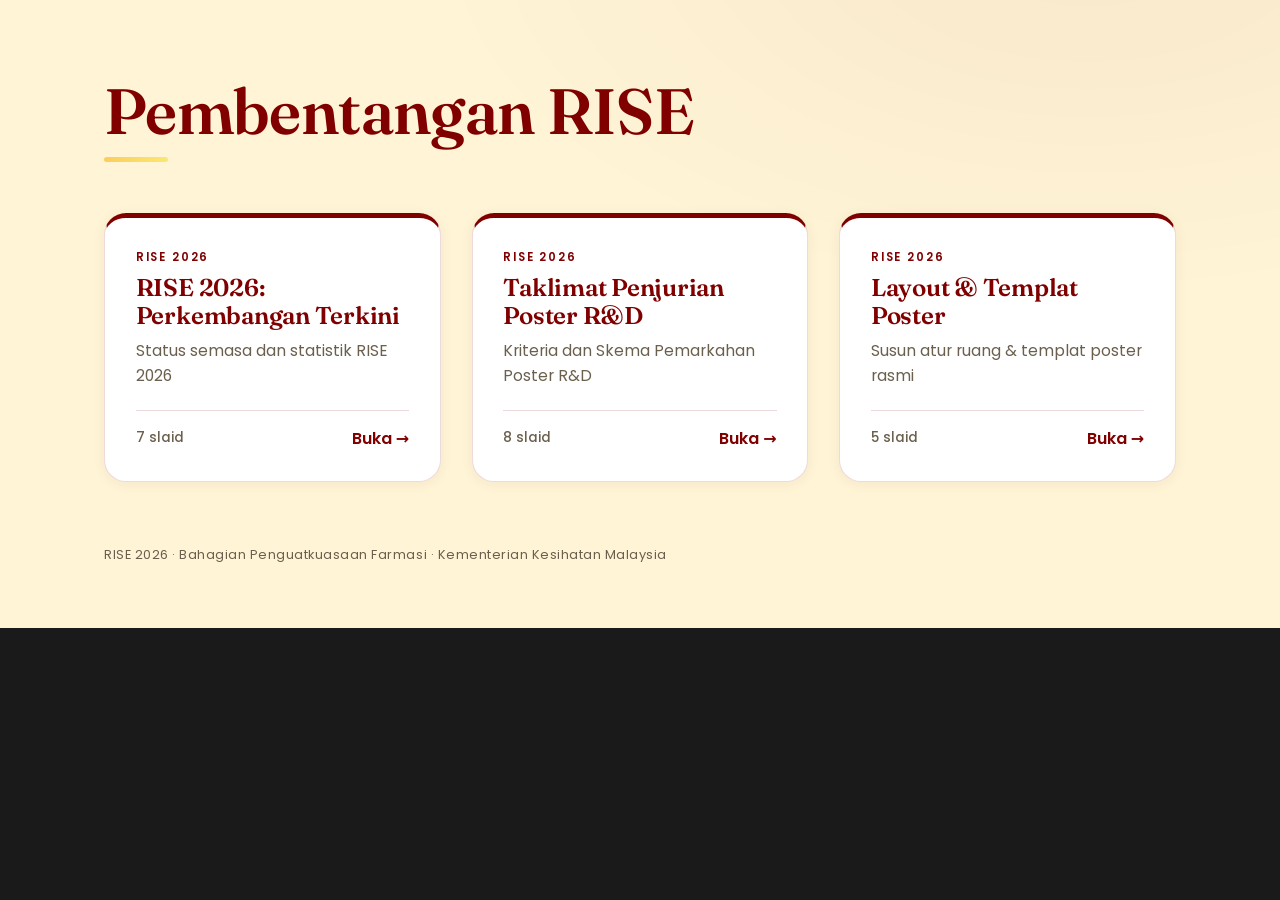
==== index.html @ 3b47b840 "tambah deck Layout & Templat Poster" ====
<!DOCTYPE html>
<html lang="ms">
<head>
  <meta charset="UTF-8" />
  <meta name="viewport" content="width=device-width, initial-scale=1.0" />
  <title>RISE 2026 — Pusat Pembentangan</title>
  <meta name="description" content="Pusat pembentangan RISE 2026 — pilih deck untuk dibentangkan." />

  <link rel="preconnect" href="https://fonts.googleapis.com" />
  <link rel="preconnect" href="https://fonts.gstatic.com" crossorigin />
  <link href="https://fonts.googleapis.com/css2?family=Poppins:wght@300;400;500;600;700&family=Fraunces:opsz,wght@9..144,500;9..144,600;9..144,700&display=swap" rel="stylesheet" />

  <link rel="stylesheet" href="assets/css/styles.css" />
</head>
<body class="hub">
  <div class="hub-wrap">
    <header class="hub-head">
      <h1 class="hub-h1">Pembentangan RISE</h1>
      <span class="gold-rule"></span>
    </header>
    <main class="hub-grid" id="hubGrid"><!-- cards injected by hub.js --></main>
    <footer class="hub-credit">RISE 2026 &middot; Bahagian Penguatkuasaan Farmasi &middot; Kementerian Kesihatan Malaysia</footer>
  </div>

  <!-- deck registry: each file registers itself into window.RISE_DECKS -->
  <script src="assets/data/content.js"></script>
  <script src="decks/penjurian-content.js"></script>
  <script src="decks/layout-content.js"></script>
  <script src="assets/js/hub.js"></script>
</body>
</html>
---- assets/css/styles.css ----
/* ============================================================
   RISE 2026 — Premium Keynote Presentation
   styles.css : Theme tokens, base, layout, components, motion
   Edit DESIGN TOKENS only to re-skin the whole deck.
   ============================================================ */

/* ----------------------------------------------------------
   1. DESIGN TOKENS  (official RISE visual identity)
   ---------------------------------------------------------- */
:root {
  /* Brand colours */
  --maroon:      #800000;
  --maroon-deep: #5e0000;
  --ink:         #1A1A1A;
  --gold:        #FACE5C;
  --gold-soft:   #F9E871;
  --cream:       #FFF4D6;
  --white:       #FFFFFF;

  /* Functional surfaces */
  --bg:          var(--cream);
  --surface:     var(--white);
  --text:        var(--ink);
  --muted:       #6b5f4d;
  --line:        rgba(128, 0, 0, 0.14);

  /* Typography */
  --font-display: "Sugo Display", "Fraunces", "Playfair Display", Georgia, serif;
  --font-body:    "Poppins", system-ui, -apple-system, "Segoe UI", sans-serif;

  /* Rhythm */
  --pad-x: clamp(3rem, 7vw, 8rem);
  --radius: 22px;
  --shadow-sm: 0 2px 14px rgba(94, 0, 0, 0.06);
  --shadow-md: 0 14px 50px rgba(94, 0, 0, 0.10);
  --shadow-lg: 0 30px 90px rgba(94, 0, 0, 0.16);

  /* Motion */
  --ease: cubic-bezier(0.22, 1, 0.36, 1);
  --dur: 0.8s;
}

/* ----------------------------------------------------------
   2. RESET / BASE
   ---------------------------------------------------------- */
* { margin: 0; padding: 0; box-sizing: border-box; }

html, body {
  height: 100%;
  width: 100%;
  overflow: hidden;
  background: var(--ink);
  font-family: var(--font-body);
  color: var(--text);
  -webkit-font-smoothing: antialiased;
  text-rendering: optimizeLegibility;
}

h1, h2, h3 { font-family: var(--font-display); font-weight: 600; line-height: 1.04; letter-spacing: -0.01em; }
p { line-height: 1.6; }

/* ----------------------------------------------------------
   3. DECK + SLIDE SYSTEM (16:9, 1920x1080 reference)
   ---------------------------------------------------------- */
#deck {
  position: fixed;
  inset: 0;
  display: grid;
  place-items: center;
  background:
    radial-gradient(1200px 700px at 80% -10%, rgba(128,0,0,0.05), transparent 60%),
    var(--bg);
}

.stage {
  position: relative;
  width: 100vw;
  height: 56.25vw;          /* 16:9 */
  max-height: 100vh;
  max-width: 177.78vh;
  overflow: hidden;
}

.slide {
  position: absolute;
  inset: 0;
  display: flex;
  flex-direction: column;
  justify-content: center;
  padding: clamp(2.5rem, 5vw, 5.5rem) var(--pad-x);
  opacity: 0;
  visibility: hidden;
  transform: translateY(28px) scale(0.992);
  transition: opacity 0.7s var(--ease), transform 0.9s var(--ease), visibility 0s 0.7s;
  background: var(--bg);
}
.slide.is-active {
  opacity: 1;
  visibility: visible;
  transform: none;
  transition: opacity 0.7s var(--ease), transform 0.9s var(--ease);
  z-index: 2;
}
.slide.is-past { transform: translateY(-24px) scale(0.992); }

/* Type scale (fluid, projector-first) */
.eyebrow {
  font-family: var(--font-body);
  font-weight: 600;
  letter-spacing: 0.28em;
  text-transform: uppercase;
  font-size: clamp(0.7rem, 0.9vw, 0.95rem);
  color: var(--maroon);
}
.slide-title { font-size: clamp(2.1rem, 4.4vw, 4.4rem); color: var(--maroon); }
.slide-sub   { font-size: clamp(1rem, 1.5vw, 1.5rem); color: var(--muted); font-weight: 400; max-width: 60ch; }
.display-xl  { font-size: clamp(3.2rem, 7vw, 7rem); color: var(--maroon); }

/* ----------------------------------------------------------
   4. SHARED PRIMITIVES
   ---------------------------------------------------------- */
.gold-rule {
  width: 64px; height: 5px; border-radius: 99px;
  background: linear-gradient(90deg, var(--gold), var(--gold-soft));
}
.card {
  background: var(--surface);
  border: 1px solid var(--line);
  border-radius: var(--radius);
  box-shadow: var(--shadow-sm);
  transition: transform 0.5s var(--ease), box-shadow 0.5s var(--ease);
}
.card:hover { transform: translateY(-6px); box-shadow: var(--shadow-md); }

.section-head { display: flex; flex-direction: column; gap: 1rem; margin-bottom: clamp(1.5rem, 3vw, 2.75rem); }
.section-head .row { display: flex; align-items: baseline; gap: 1.25rem; flex-wrap: wrap; }

/* ----------------------------------------------------------
   5. SLIDE 1 — HERO
   ---------------------------------------------------------- */
.hero {
  background:
    radial-gradient(900px 600px at 12% 0%, rgba(250,206,92,0.16), transparent 55%),
    radial-gradient(1100px 800px at 100% 120%, rgba(0,0,0,0.35), transparent 60%),
    linear-gradient(150deg, var(--maroon) 0%, var(--maroon-deep) 100%);
  color: var(--cream);
}
.hero .eyebrow { color: var(--gold); }
.hero .display-xl { color: var(--white); }

/* --- Slide 1 : centred cover --- */
.hero-cover {
  height: 100%;
  display: flex; flex-direction: column; align-items: center; justify-content: center;
  text-align: center; gap: clamp(1rem, 2vw, 1.8rem);
}
.hero-cover .slide-sub { color: rgba(255,244,214,0.82); margin: 0 auto; max-width: 52ch; }

/* Logos pinned to the top corners — no white panel */
.hero-logo {
  position: absolute;
  top: clamp(2rem, 4vw, 3.4rem);
  height: clamp(78px, 9vw, 122px);
  width: auto;
  z-index: 4;
}
.hero-logo--left  { left: var(--pad-x);  filter: brightness(0) invert(1); opacity: 0.96; }
.hero-logo--right { right: var(--pad-x); filter: drop-shadow(0 8px 22px rgba(0,0,0,0.28)); }
.hero-conf {
  display: inline-flex; flex-direction: column; gap: 0.4rem;
  padding: 1rem 1.6rem; border-radius: 16px;
  background: rgba(255,255,255,0.06);
  border: 1px solid rgba(250,206,92,0.32);
  backdrop-filter: blur(6px);
}
.hero-conf small { color: var(--gold); letter-spacing: 0.18em; text-transform: uppercase; font-size: clamp(0.66rem,0.85vw,0.78rem); font-weight: 600; }
.hero-conf b { font-weight: 600; font-size: clamp(0.95rem, 1.25vw, 1.35rem); color: var(--white); }

/* --- Slide 2 : Maklumat Simposium (light) --- */
.event-grid { display: grid; grid-template-columns: repeat(3, 1fr); gap: clamp(1rem, 1.8vw, 1.7rem); align-items: stretch; }
.event-card {
  height: 100%;                 /* uniform height across the row */
  padding: clamp(1.1rem, 1.8vw, 1.8rem) clamp(1.2rem, 1.9vw, 1.9rem);
  display: flex; flex-direction: column; justify-content: center; gap: 0.55rem;
  position: relative; overflow: hidden;
}
.event-card::before { content: ""; position: absolute; left: 0; top: 0; height: 100%; width: 6px; background: linear-gradient(var(--gold), var(--gold-soft)); }
.ev-label { color: var(--maroon); font-size: clamp(0.72rem,0.9vw,0.85rem); font-weight: 600; letter-spacing: 0.16em; text-transform: uppercase; }
.ev-value { color: var(--ink); font-size: clamp(1.05rem, 1.45vw, 1.55rem); font-weight: 500; line-height: 1.32; }
.event-feature {
  margin-top: clamp(1rem, 1.8vw, 1.7rem);
  background: linear-gradient(150deg, var(--maroon), var(--maroon-deep));
  border-radius: var(--radius); padding: clamp(1.6rem, 2.6vw, 2.6rem);
  box-shadow: var(--shadow-lg); position: relative; overflow: hidden;
}
.event-feature::before { content: ""; position: absolute; right: -50px; top: -50px; width: 220px; height: 220px; border-radius: 50%; background: radial-gradient(circle, rgba(250,206,92,0.2), transparent 70%); }
.event-feature .ev-label { color: var(--gold); position: relative; }
.ev-theme { color: var(--white); font-family: var(--font-display); font-weight: 500; margin-top: 0.7rem; font-size: clamp(1.5rem, 2.7vw, 2.7rem); line-height: 1.26; position: relative; max-width: none; }

/* ----------------------------------------------------------
   6. KPI / COUNTERS
   ---------------------------------------------------------- */
.kpi-grid { display: grid; grid-template-columns: repeat(4, 1fr); gap: clamp(1rem, 1.6vw, 1.6rem); align-items: stretch; }
.kpi {
  height: 100%;                 /* uniform card height */
  padding: clamp(1.3rem, 2vw, 2rem);
  display: flex; flex-direction: column; gap: clamp(0.6rem, 1vw, 0.9rem);
  position: relative; overflow: hidden;
}
.kpi-top { display: flex; align-items: center; gap: clamp(0.7rem, 1vw, 1rem); }
.kpi-ic {
  flex: none;
  width: clamp(46px, 3.4vw, 58px); height: clamp(46px, 3.4vw, 58px);
  border-radius: 15px; display: grid; place-items: center;
  color: var(--maroon);
  background: linear-gradient(150deg, rgba(250,206,92,0.30), rgba(249,232,113,0.16));
  border: 1px solid rgba(128,0,0,0.12);
}
.kpi-ic svg { width: 56%; height: 56%; }
.kpi .num { font-family: var(--font-display); font-size: clamp(2.4rem, 4vw, 3.7rem); color: var(--maroon); line-height: 1; }
.kpi-label { color: var(--ink); font-weight: 600; font-size: clamp(0.92rem, 1.15vw, 1.18rem); line-height: 1.3; }
.kpi-sub {
  margin-top: auto; align-self: flex-start;
  padding: 0.32rem 0.78rem; border-radius: 99px;
  background: var(--cream); color: var(--maroon);
  font-size: clamp(0.7rem, 0.85vw, 0.82rem); font-weight: 600; letter-spacing: 0.02em;
  border: 1px solid var(--line);
}

/* ----------------------------------------------------------
   6b. CATEGORY INTRO CARDS (Slide 3)
   ---------------------------------------------------------- */
.cat-grid { display: grid; grid-template-columns: repeat(3, 1fr); gap: clamp(1.2rem, 2.2vw, 2rem); align-items: stretch; }
.cat-card {
  height: 100%;
  padding: clamp(1.6rem, 2.6vw, 2.6rem);
  display: flex; flex-direction: column; gap: clamp(0.7rem, 1.2vw, 1.1rem);
  position: relative; overflow: hidden;
  border-top: 5px solid var(--cat, var(--maroon));
}
.cat-top { display: flex; align-items: center; justify-content: space-between; }
.cat-no { font-family: var(--font-display); font-size: clamp(3rem, 5vw, 5rem); line-height: 1; color: var(--cat, var(--maroon)); }
.cat-ic {
  flex: none;
  width: clamp(50px, 3.8vw, 64px); height: clamp(50px, 3.8vw, 64px);
  border-radius: 16px; display: grid; place-items: center;
  color: var(--cat, var(--maroon));
  background: var(--cream); border: 1px solid var(--line);
}
.cat-ic svg { width: 55%; height: 55%; }
.cat-key { color: var(--cat, var(--maroon)); font-weight: 600; letter-spacing: 0.12em; text-transform: uppercase; font-size: clamp(0.8rem, 1vw, 0.95rem); }
.cat-name { color: var(--ink); font-family: var(--font-display); font-weight: 500; font-size: clamp(1.3rem, 1.9vw, 1.9rem); line-height: 1.2; margin-top: 0.1rem; }

/* ----------------------------------------------------------
   7. DONUT (reusable)
   ---------------------------------------------------------- */
.split { display: grid; grid-template-columns: 1fr 1fr; gap: clamp(2rem, 4vw, 4rem); align-items: center; }
.donut-wrap { display: grid; place-items: center; }
.donut { transform: rotate(-90deg); }
.donut-seg { transition: stroke-dashoffset 1.4s var(--ease); }
.donut-center { font-family: var(--font-display); }
.legend { display: flex; flex-direction: column; gap: clamp(0.9rem, 1.6vw, 1.4rem); }
.legend-item { display: grid; grid-template-columns: auto 1fr auto; align-items: center; gap: 1rem; padding-bottom: clamp(0.9rem,1.6vw,1.4rem); border-bottom: 1px solid var(--line); }
.legend-item:last-child { border-bottom: none; }
.swatch { width: 16px; height: 16px; border-radius: 5px; }
.legend-item .k { font-weight: 600; color: var(--ink); font-size: clamp(0.95rem,1.2vw,1.2rem); }
.legend-item .d { color: var(--muted); font-size: clamp(0.78rem,0.95vw,0.95rem); }
.legend-item .v { font-family: var(--font-display); font-size: clamp(1.4rem,2vw,2rem); color: var(--maroon); }
.summary-pill {
  margin-top: clamp(1rem,2vw,1.6rem); padding: 1rem 1.3rem; border-radius: 14px;
  background: var(--cream); border: 1px solid var(--line); color: var(--ink);
  font-size: clamp(0.85rem,1.05vw,1.05rem);
}
.summary-pill b { color: var(--maroon); }

/* ----------------------------------------------------------
   8. MALAYSIA CHOROPLETH MAP (Slide 5)
   ---------------------------------------------------------- */
.map-stage { display: flex; flex-direction: column; align-items: center; gap: clamp(0.6rem, 1.4vw, 1.2rem); width: 100%; }
.map-holder { position: relative; width: 100%; display: flex; justify-content: center; }
/* size by viewport so the map reliably fills the slide width */
.cmap { width: min(90vw, 1900px); height: auto; display: block; margin: 0 auto; }
/* map slide: pull the title up and let the map dominate */
.slide.slide--top { justify-content: flex-start; padding-top: clamp(1.6rem, 3vw, 2.6rem); }
.slide--top .section-head { margin-bottom: clamp(0.4rem, 1vw, 0.9rem); }
.mstate {
  stroke: rgba(255,255,255,0.9); stroke-width: 0.9; vector-effect: non-scaling-stroke;
  transition: filter 0.3s var(--ease); cursor: default;
}
.mstate:hover { filter: brightness(0.92); stroke: var(--ink); stroke-width: 1.6; }
/* external labels + leader lines */
.mlead { fill: none; stroke: var(--maroon); stroke-width: 1.2; opacity: 0.38; vector-effect: non-scaling-stroke; }
.mdot { stroke: #fff; stroke-width: 1.3; }
.mlabel {
  font-family: var(--font-body); font-size: 21px; font-weight: 500; fill: var(--ink);
  dominant-baseline: central; pointer-events: none;
}
.mlabel .mnum { font-family: var(--font-display); font-weight: 600; fill: var(--maroon); font-size: 25px; }
.map-tooltip {
  position: absolute; pointer-events: none; opacity: 0; transform: translateY(6px);
  background: var(--ink); color: var(--white); padding: 0.55rem 0.85rem; border-radius: 10px;
  font-size: 0.9rem; font-weight: 500; box-shadow: var(--shadow-md); white-space: nowrap;
  transition: opacity 0.2s ease, transform 0.2s ease; z-index: 30;
}
.map-tooltip.show { opacity: 1; transform: translateY(0); }
.map-tooltip b { color: var(--gold); }
.map-legend { display: flex; align-items: center; gap: clamp(1.2rem, 2.5vw, 2.4rem); flex-wrap: wrap; justify-content: center; }
.map-legend .scale { display: flex; align-items: center; gap: 0.6rem; color: var(--muted); font-size: clamp(0.78rem,0.95vw,0.92rem); }
.scale-bar { height: 10px; width: clamp(120px, 14vw, 180px); border-radius: 99px; background: linear-gradient(90deg, #f3e1b0, var(--gold), var(--maroon)); }
.bpf-note { display: flex; align-items: center; gap: 0.55rem; color: var(--muted); font-size: clamp(0.82rem,1vw,0.98rem); }
.bpf-note .dot { width: 13px; height: 13px; border-radius: 50%; background: var(--maroon); }
.bpf-note b { color: var(--maroon); }

/* ----------------------------------------------------------
   9. HORIZONTAL BAR CHART (Slide 5)
   ---------------------------------------------------------- */
.bars { display: flex; flex-direction: column; gap: clamp(1rem,2.2vw,1.9rem); margin-top: 0.5rem; }
.bar-row { display: grid; grid-template-columns: minmax(240px, 22vw) 1fr auto; align-items: center; gap: 1.4rem; }
.bar-row .label { font-weight: 500; color: var(--ink); font-size: clamp(0.95rem,1.25vw,1.3rem); }
.bar-track { height: clamp(26px,3.2vw,42px); background: var(--cream); border-radius: 99px; overflow: hidden; border: 1px solid var(--line); }
.bar-fill {
  height: 100%; width: 0; border-radius: 99px;
  background: linear-gradient(90deg, var(--maroon-deep), var(--maroon) 70%, #a83232);
  transition: width 1.3s var(--ease);
  position: relative;
}
.bar-fill::after { content: ""; position: absolute; right: 0; top: 0; bottom: 0; width: 4px; background: var(--gold); opacity: 0.9; }
.bar-row .val { font-family: var(--font-display); font-size: clamp(1.4rem,2vw,2rem); color: var(--maroon); min-width: 2ch; text-align: right; }

/* ----------------------------------------------------------
   10. TIMELINE (Slide 6)
   ---------------------------------------------------------- */
.timeline-layout { display: grid; grid-template-columns: 1.1fr 1fr; gap: clamp(2rem,4vw,4rem); align-items: center; }
.tl { position: relative; padding-left: 2.4rem; }
.tl::before { content: ""; position: absolute; left: 9px; top: 6px; bottom: 6px; width: 2px; background: linear-gradient(var(--gold), var(--line)); }
.tl-item { position: relative; margin-bottom: 1.6rem; }
.tl-item:last-child { margin-bottom: 0; }
.tl-dot { position: absolute; left: -2.4rem; top: 4px; width: 20px; height: 20px; border-radius: 50%; background: var(--white); border: 4px solid var(--gold); box-shadow: 0 0 0 4px rgba(250,206,92,0.18); }
.tl-date { color: var(--maroon); font-weight: 600; font-size: clamp(1rem,1.3vw,1.35rem); }
.tl-time { color: var(--muted); font-size: clamp(0.85rem,1vw,1.05rem); margin-top: 0.15rem; }
.tl-title { font-family: var(--font-display); font-size: clamp(1.3rem,1.9vw,2rem); color: var(--ink); margin-top: 0.5rem; }
.tl-items { margin-top: 0.8rem; display: flex; flex-direction: column; gap: 0.6rem; }
.tl-chip { display: flex; align-items: center; gap: 0.7rem; background: var(--surface); border: 1px solid var(--line); border-radius: 12px; padding: 0.7rem 1rem; box-shadow: var(--shadow-sm); }
.tl-chip .c-num { font-family: var(--font-display); color: var(--maroon); font-size: 1.5rem; min-width: 1.6ch; }
.tl-chip .c-txt { color: var(--ink); font-size: clamp(0.85rem,1vw,1.05rem); }
.callout {
  background: linear-gradient(150deg, var(--maroon), var(--maroon-deep));
  color: var(--cream); border-radius: var(--radius); padding: clamp(1.6rem,2.6vw,2.6rem);
  box-shadow: var(--shadow-lg); position: relative; overflow: hidden;
}
.callout::before { content: ""; position: absolute; right: -40px; top: -40px; width: 180px; height: 180px; border-radius: 50%; background: radial-gradient(circle, rgba(250,206,92,0.22), transparent 70%); }
.callout .ic { width: 52px; height: 52px; border-radius: 14px; display: grid; place-items: center; background: rgba(250,206,92,0.16); border: 1px solid rgba(250,206,92,0.4); margin-bottom: 1.1rem; }
.callout .ttl { color: var(--gold); font-weight: 600; letter-spacing: 0.12em; text-transform: uppercase; font-size: 0.78rem; }
.callout p { margin-top: 0.6rem; font-size: clamp(1rem,1.35vw,1.4rem); line-height: 1.55; color: var(--white); font-weight: 300; }

/* ----------------------------------------------------------
   11. PUBLICATION CARDS (Slide 7)
   ---------------------------------------------------------- */
.pub-layout { display: grid; grid-template-columns: 1fr 1fr; gap: clamp(1.4rem,2.6vw,2.4rem); align-items: stretch; }
.pub-card { height: 100%; padding: clamp(1.8rem,2.6vw,2.6rem); display: flex; flex-direction: column; position: relative; overflow: hidden; }
.pub-card .spine { position: absolute; left: 0; top: 0; bottom: 0; width: 8px; background: linear-gradient(var(--maroon), var(--maroon-deep)); }
.pub-badge { align-self: flex-start; padding: 0.4rem 0.9rem; border-radius: 99px; background: var(--cream); color: var(--maroon); font-weight: 600; font-size: 0.78rem; letter-spacing: 0.08em; }
.pub-title { font-family: var(--font-display); font-size: clamp(1.3rem,1.85vw,1.95rem); color: var(--maroon); margin-top: 1.1rem; line-height: 1.12; }
.pub-meta { margin-top: 1rem; display: flex; flex-direction: column; gap: 0.45rem; }
.pub-meta .m { display: flex; justify-content: space-between; border-bottom: 1px dashed var(--line); padding-bottom: 0.45rem; }
.pub-meta .m span:first-child { color: var(--muted); font-size: 0.9rem; }
.pub-meta .m span:last-child { color: var(--ink); font-weight: 600; font-size: 0.95rem; }
.pub-count { margin-top: auto; padding-top: 1.2rem; display: flex; align-items: baseline; gap: 0.6rem; }
.pub-count .n { font-family: var(--font-display); font-size: clamp(2rem,3vw,2.8rem); color: var(--maroon); }
.pub-count .t { color: var(--muted); font-weight: 500; }
.pub-total {
  background: linear-gradient(155deg, var(--maroon), var(--maroon-deep));
  color: var(--cream); display: flex; flex-direction: column; justify-content: center;
  border-radius: var(--radius); padding: clamp(1.4rem,2.2vw,2.2rem); box-shadow: var(--shadow-lg);
  position: relative; overflow: hidden;
}
.pub-total::before { content:""; position:absolute; inset:0; background: radial-gradient(400px 300px at 110% -10%, rgba(250,206,92,0.18), transparent 60%); }
.pub-total .n { font-family: var(--font-display); font-size: clamp(3.6rem,6vw,6rem); color: var(--white); line-height: 1; position: relative; }
.pub-total .t { color: var(--gold); font-weight: 600; margin-top: 0.4rem; position: relative; letter-spacing: 0.04em; }
.pub-summary { grid-column: 1 / -1; margin-top: clamp(1rem,2vw,1.6rem); color: var(--muted); font-size: clamp(0.92rem,1.15vw,1.18rem); max-width: 95ch; line-height: 1.6; }
.pub-summary b { color: var(--maroon); }

/* ----------------------------------------------------------
   12. CHROME : progress, nav, footer, counter
   ---------------------------------------------------------- */
.deck-footer {
  position: absolute; left: var(--pad-x); right: var(--pad-x); bottom: clamp(1.1rem,2vw,1.8rem);
  display: flex; align-items: center; justify-content: space-between;
  font-size: clamp(0.68rem,0.85vw,0.85rem); color: var(--muted); z-index: 5;
}
.slide.hero .deck-footer { color: rgba(255,244,214,0.7); }
.deck-footer .brand { font-weight: 600; letter-spacing: 0.16em; text-transform: uppercase; }
.deck-footer .pg { font-variant-numeric: tabular-nums; font-weight: 600; }

.progress { position: fixed; top: 0; left: 0; height: 4px; background: linear-gradient(90deg, var(--gold), var(--maroon)); width: 0; z-index: 50; transition: width 0.5s var(--ease); }

.nav { position: fixed; bottom: 1.4rem; left: 50%; transform: translateX(-50%); display: flex; gap: 0.55rem; z-index: 40; }
.dot { width: 9px; height: 9px; border-radius: 50%; background: rgba(128,0,0,0.22); cursor: pointer; transition: all 0.4s var(--ease); border: none; }
.dot.active { background: var(--maroon); width: 28px; border-radius: 99px; }

.nav-arrows { position: fixed; bottom: 1.1rem; right: 1.4rem; display: flex; gap: 0.5rem; z-index: 40; }
.nav-arrows button, .nav-arrows a { width: 42px; height: 42px; border-radius: 12px; border: 1px solid var(--line); background: var(--surface); color: var(--maroon); cursor: pointer; font-size: 1.1rem; display: grid; place-items: center; box-shadow: var(--shadow-sm); transition: all 0.3s var(--ease); text-decoration: none; }
.nav-arrows button:hover, .nav-arrows a:hover { background: var(--maroon); color: var(--white); transform: translateY(-2px); }
.hint { position: fixed; bottom: 1.25rem; left: 1.4rem; z-index: 40; color: var(--muted); font-size: 0.72rem; opacity: 0.7; }

/* ----------------------------------------------------------
   13. MOTION : reveal on active slide
   ---------------------------------------------------------- */
[data-reveal] { opacity: 0; transform: translateY(22px); }
.slide.is-active [data-reveal] {
  opacity: 1; transform: none;
  transition: opacity 0.7s var(--ease), transform 0.7s var(--ease);
  transition-delay: calc(var(--i, 0) * 110ms + 120ms);
}
@media (prefers-reduced-motion: reduce) {
  *, .slide, [data-reveal] { transition: none !important; animation: none !important; }
}

/* ============================================================
   14. PENJURIAN DECK — shared component styles
   ============================================================ */

/* Section divider (maroon heading slide) */
.divider-aud { color: var(--gold); font-weight: 600; letter-spacing: 0.16em; text-transform: uppercase; font-size: clamp(0.72rem, 0.95vw, 0.92rem); }

/* Workflow (Slide 8) — serpentine grid; down arrow joins step 3 → 4 */
.wf-grid { display: grid; align-items: center; justify-items: center; column-gap: clamp(0.4rem, 1vw, 0.9rem); row-gap: clamp(0.5rem, 1.3vw, 1.1rem); max-width: 1280px; margin: 0 auto; }
.wf-cell { width: 100%; display: flex; justify-content: center; }
.wf-down { color: var(--maroon); font-size: clamp(1.5rem, 2.2vw, 2.2rem); line-height: 1; opacity: 0.7; }
.wf-node {
  background: var(--surface); border: 1px solid var(--line); border-radius: 16px;
  box-shadow: var(--shadow-sm); padding: clamp(1rem, 1.6vw, 1.6rem) clamp(1rem, 1.5vw, 1.5rem);
  display: flex; flex-direction: column; gap: 0.5rem; min-width: clamp(120px, 11vw, 180px);
  border-top: 4px solid var(--gold);
}
.wf-no { font-family: var(--font-display); font-size: clamp(1.3rem, 1.8vw, 1.9rem); color: var(--maroon); line-height: 1; }
.wf-label { color: var(--ink); font-weight: 600; font-size: clamp(0.9rem, 1.1vw, 1.12rem); line-height: 1.25; }
.wf-arrow { color: var(--maroon); font-size: clamp(1.3rem, 1.8vw, 1.8rem); opacity: 0.6; }
.wf-note { margin-top: clamp(1.4rem, 2.6vw, 2.4rem); display: flex; align-items: center; gap: 0.9rem; color: var(--muted); font-size: clamp(0.95rem, 1.2vw, 1.25rem); }

/* Scoring scale + calculation */
.scale-row { display: grid; grid-template-columns: repeat(5, 1fr); gap: clamp(0.7rem, 1.5vw, 1.4rem); }
.scale-chip { background: var(--fill, var(--cream)); color: var(--fg, var(--ink)); border: 1px solid rgba(94,0,0,0.12); border-radius: 16px; box-shadow: var(--shadow-sm); padding: clamp(1.1rem, 2vw, 2rem); display: flex; flex-direction: column; gap: 0.35rem; }
.sc-n { font-family: var(--font-display); font-size: clamp(2rem, 3.4vw, 3.2rem); line-height: 1; }
.sc-l { font-weight: 600; font-size: clamp(0.82rem, 1.05vw, 1.1rem); }
.formula { margin-top: clamp(1.4rem, 2.6vw, 2.4rem); display: flex; align-items: center; justify-content: center; gap: clamp(0.5rem, 1.3vw, 1.1rem); flex-wrap: wrap; }
.fx-term { border-radius: 14px; padding: clamp(0.7rem, 1.2vw, 1.1rem) clamp(1rem, 1.8vw, 1.6rem); font-family: var(--font-display); font-size: clamp(1.05rem, 1.7vw, 1.7rem); font-weight: 600; border: 1px solid var(--line); background: var(--surface); color: var(--ink); box-shadow: var(--shadow-sm); }
.fx-term small { font-family: var(--font-body); font-weight: 500; color: var(--muted); font-size: 0.6em; }
.fx-score { border-top: 4px solid var(--gold); }
.fx-weight { border-top: 4px solid #C77B30; }
.fx-marks { background: var(--maroon); color: #fff; border-color: var(--maroon); }
.fx-op { font-family: var(--font-display); font-size: clamp(1.3rem, 2vw, 2rem); color: var(--maroon); }
.fx-examples { margin-top: clamp(1.1rem, 2vw, 1.8rem); display: flex; flex-direction: column; gap: 0.6rem; align-items: center; }
.fx-example { display: flex; align-items: center; gap: 1rem; background: var(--cream); border: 1px solid var(--line); border-radius: 12px; padding: 0.6rem 1.2rem; flex-wrap: wrap; }
.fxe-crit { font-weight: 600; color: var(--maroon); }
.fxe-calc { color: var(--ink); font-size: clamp(0.88rem, 1.1vw, 1.1rem); }
.fxe-calc b { color: var(--maroon); font-family: var(--font-display); }

/* Structure (Slide 9) */
.struct-grid { display: grid; grid-template-columns: 1fr 1fr; gap: clamp(1.4rem, 2.6vw, 2.4rem); align-items: stretch; }
.struct-card {
  height: 100%; padding: clamp(1.8rem, 3vw, 3rem); position: relative; overflow: hidden;
  display: flex; flex-direction: column; gap: 0.4rem; border-top: 6px solid var(--accent, var(--maroon));
}
.struct-pct { font-family: var(--font-display); font-size: clamp(3.4rem, 6vw, 6rem); color: var(--accent, var(--maroon)); line-height: 1; }
.struct-pct span { font-size: 0.4em; }
.struct-name { color: var(--ink); font-weight: 600; font-size: clamp(1.2rem, 1.7vw, 1.7rem); }
.struct-sub { color: var(--muted); font-size: clamp(0.85rem, 1vw, 1.02rem); }
.struct-total { margin-top: clamp(1.2rem, 2vw, 1.8rem); display: flex; align-items: baseline; gap: 0.8rem; justify-content: center; }
.struct-total .n { font-family: var(--font-display); font-size: clamp(2.6rem, 4.5vw, 4.4rem); color: var(--maroon); line-height: 1; }
.struct-total .t { color: var(--muted); font-weight: 600; font-size: clamp(1rem, 1.4vw, 1.4rem); letter-spacing: 0.04em; }
.takeaway { margin-top: clamp(1rem, 2vw, 1.6rem); display: flex; align-items: center; gap: 0.9rem; color: var(--muted); font-size: clamp(0.95rem, 1.2vw, 1.2rem); max-width: 90ch; }

/* Criterion cards (Slides 10 & 11) */
.crit-grid { display: grid; grid-template-columns: repeat(4, 1fr); gap: clamp(0.9rem, 1.6vw, 1.5rem); align-items: stretch; }
.crit-grid.cols-3 { grid-template-columns: repeat(3, 1fr); max-width: 1300px; margin: 0 auto; }
.crit-card {
  height: 100%; padding: clamp(1.2rem, 1.8vw, 1.7rem); display: flex; flex-direction: column; gap: 0.55rem;
  position: relative; overflow: hidden; border-left: 5px solid var(--accent, var(--maroon)); cursor: pointer;
}
.crit-card.open { box-shadow: var(--shadow-md); transform: translateY(-4px); }
.crit-top { display: flex; align-items: center; justify-content: space-between; }
.crit-marks { color: var(--maroon); font-size: clamp(0.85rem, 1vw, 1.02rem); }
.crit-marks b { font-family: var(--font-display); font-size: clamp(1.6rem, 2.4vw, 2.3rem); margin-right: 0.25rem; }
.crit-weight { background: var(--cream); color: var(--maroon); border: 1px solid var(--line); border-radius: 99px; padding: 0.2rem 0.6rem; font-size: 0.78rem; font-weight: 600; }
.crit-name { color: var(--ink); font-family: var(--font-display); font-weight: 600; font-size: clamp(1.05rem, 1.4vw, 1.4rem); line-height: 1.18; }
.crit-desc { color: var(--muted); font-size: clamp(0.82rem, 0.98vw, 0.98rem); line-height: 1.45; }

/* Weight ranking (Slide 12) */
.rank-list { display: flex; flex-direction: column; gap: clamp(0.55rem, 1.1vw, 0.95rem); }
.rank-row { display: grid; grid-template-columns: minmax(220px, 22vw) 1fr auto; align-items: center; gap: 1.2rem; }
.rank-name { color: var(--ink); font-weight: 500; font-size: clamp(0.92rem, 1.15vw, 1.18rem); }
.rank-row.is-top .rank-name { font-weight: 600; color: var(--maroon); }
.rank-track { height: clamp(20px, 2.6vw, 32px); background: var(--cream); border: 1px solid var(--line); border-radius: 99px; overflow: hidden; }
.rank-fill { height: 100%; width: 0; border-radius: 99px; background: var(--accent, var(--maroon)); transition: width 1.2s var(--ease); }
.rank-val { font-family: var(--font-display); font-size: clamp(1.2rem, 1.7vw, 1.7rem); color: var(--maroon); min-width: 2ch; text-align: right; }

/* Rubric dashboard (Slide 13) */
.dash-grid { display: grid; grid-template-columns: repeat(5, 1fr); gap: clamp(0.8rem, 1.4vw, 1.4rem); align-items: stretch; }
.dash-card { height: 100%; padding: clamp(1.2rem, 1.9vw, 1.9rem); display: flex; flex-direction: column; gap: 0.6rem; }
.dash-ic {
  width: clamp(42px, 3.2vw, 54px); height: clamp(42px, 3.2vw, 54px); border-radius: 14px; display: grid; place-items: center;
  color: var(--maroon); background: linear-gradient(150deg, rgba(250,206,92,0.30), rgba(249,232,113,0.16)); border: 1px solid rgba(128,0,0,0.12);
}
.dash-ic svg { width: 56%; height: 56%; }
.dash-num { font-family: var(--font-display); font-size: clamp(2rem, 3.4vw, 3.2rem); color: var(--maroon); line-height: 1; }
.dash-label { color: var(--ink); font-weight: 600; font-size: clamp(0.82rem, 1vw, 1.05rem); line-height: 1.25; }
.dash-msg { margin-top: clamp(1.2rem, 2.2vw, 2rem); display: flex; align-items: center; gap: 0.9rem; color: var(--muted); font-size: clamp(0.95rem, 1.25vw, 1.28rem); max-width: 96ch; }

/* ============================================================
   16. LAYOUT & TEMPLATE DECK
   ============================================================ */
/* image cover */
.cover-img .cover-bg { position: absolute; inset: 0; width: 100%; height: 100%; object-fit: cover; z-index: 0; }
.cover-img .cover-scrim { position: absolute; inset: 0; z-index: 1;
  background: linear-gradient(120deg, rgba(94,0,0,0.86), rgba(94,0,0,0.55) 60%, rgba(26,26,26,0.55)); }
.cover-img .cover-content { position: relative; z-index: 2; }
.cover-img .display-xl, .cover-img .eyebrow { color: var(--white); }
.cover-img .eyebrow { color: var(--gold); }
.cover-img .slide-sub { color: rgba(255,244,214,0.9); margin: 0 auto; max-width: 52ch; }

/* figure cards */
.img-grid { display: grid; gap: clamp(1.2rem, 2.4vw, 2rem); align-items: stretch; }
.img-grid.cols-2 { grid-template-columns: 1fr 1fr; }
.img-grid.cols-1 { grid-template-columns: 1fr; max-width: 1100px; margin: 0 auto; }
.img-card { margin: 0; background: var(--surface); border: 1px solid var(--line); border-radius: var(--radius); overflow: hidden; box-shadow: var(--shadow-sm); display: flex; flex-direction: column; }
.img-wrap { background: var(--cream); display: flex; align-items: center; justify-content: center; }
.img-card img { width: 100%; height: auto; display: block; }
.img-cap { padding: clamp(0.9rem, 1.4vw, 1.3rem) clamp(1.1rem, 1.6vw, 1.5rem); border-top: 4px solid var(--gold); }
.img-cap strong { display: block; font-family: var(--font-display); color: var(--maroon); font-size: clamp(1.05rem, 1.4vw, 1.4rem); }
.img-cap span { color: var(--muted); font-size: clamp(0.85rem, 1vw, 1.02rem); }

/* split media (template) */
.split-media { display: grid; grid-template-columns: 0.8fr 1fr; gap: clamp(1.6rem, 3vw, 3rem); align-items: center; }
.sm-fig { margin: 0; background: var(--surface); border: 1px solid var(--line); border-radius: 16px; box-shadow: var(--shadow-md); overflow: hidden; max-height: 64vh; display: flex; }
.sm-fig img { width: 100%; height: auto; object-fit: contain; }
.sm-body { display: flex; flex-direction: column; gap: clamp(0.7rem, 1.3vw, 1.1rem); }
.spec-item { display: flex; align-items: center; gap: 1rem; background: var(--surface); border: 1px solid var(--line); border-radius: 14px; padding: clamp(0.8rem, 1.3vw, 1.1rem) clamp(1rem, 1.5vw, 1.3rem); box-shadow: var(--shadow-sm); }
.spec-ic { flex: none; width: clamp(40px, 3vw, 50px); height: clamp(40px, 3vw, 50px); border-radius: 12px; display: grid; place-items: center; color: var(--maroon); background: linear-gradient(150deg, rgba(250,206,92,0.30), rgba(249,232,113,0.16)); border: 1px solid rgba(128,0,0,0.12); }
.spec-ic svg { width: 56%; height: 56%; }
.spec-k { color: var(--maroon); font-weight: 600; font-size: clamp(0.72rem, 0.9vw, 0.85rem); letter-spacing: 0.06em; text-transform: uppercase; }
.spec-v { color: var(--ink); font-size: clamp(0.98rem, 1.25vw, 1.3rem); font-weight: 500; line-height: 1.3; }

/* spec list (font guide) */
.sl-list { display: flex; flex-direction: column; gap: clamp(0.5rem, 1vw, 0.8rem); max-width: 1100px; }
.sl-row { display: grid; grid-template-columns: 1fr auto; align-items: center; gap: 1.5rem; padding: clamp(0.7rem, 1.2vw, 1.05rem) clamp(1rem, 1.6vw, 1.5rem); background: var(--surface); border: 1px solid var(--line); border-left: 5px solid var(--gold); border-radius: 12px; box-shadow: var(--shadow-sm); }
.sl-k { color: var(--ink); font-weight: 500; font-size: clamp(0.95rem, 1.2vw, 1.25rem); }
.sl-v { font-family: var(--font-display); color: var(--maroon); font-size: clamp(1.1rem, 1.5vw, 1.6rem); }

/* section chips */
.sec-chips { display: flex; flex-wrap: wrap; gap: clamp(0.6rem, 1.2vw, 1rem); }
.sec-chip { background: var(--surface); border: 1px solid var(--line); border-top: 3px solid var(--maroon); border-radius: 12px; padding: clamp(0.8rem, 1.4vw, 1.2rem) clamp(1.1rem, 1.8vw, 1.6rem); font-family: var(--font-display); color: var(--maroon); font-size: clamp(1rem, 1.4vw, 1.45rem); box-shadow: var(--shadow-sm); }

/* ============================================================
   15. HUB (deck launcher / landing)
   ============================================================ */
body.hub { overflow: auto; height: auto; background:
  radial-gradient(1100px 600px at 85% -10%, rgba(128,0,0,0.05), transparent 60%), var(--bg); }
.hub-wrap { max-width: 1200px; margin: 0 auto; padding: clamp(2.5rem, 6vw, 5rem) clamp(1.5rem, 5vw, 4rem) 4rem; }
.hub-head { display: flex; flex-direction: column; gap: 0.8rem; margin-bottom: clamp(2rem, 4vw, 3.5rem); }
.hub-h1 { font-family: var(--font-display); font-size: clamp(2.4rem, 5vw, 4rem); color: var(--maroon); line-height: 1.05; }
.hub-lead { color: var(--muted); font-size: clamp(1rem, 1.3vw, 1.25rem); max-width: 62ch; }
.hub-grid { display: grid; grid-template-columns: repeat(auto-fill, minmax(320px, 1fr)); gap: clamp(1.2rem, 2.4vw, 2rem); }
.hub-card { display: flex; flex-direction: column; gap: 0.5rem; background: var(--surface); border: 1px solid var(--line); border-top: 5px solid var(--maroon); border-radius: var(--radius); box-shadow: var(--shadow-sm); padding: clamp(1.6rem, 2.4vw, 2.2rem); text-decoration: none; color: var(--ink); transition: transform 0.4s var(--ease), box-shadow 0.4s var(--ease); }
.hub-card:hover { transform: translateY(-6px); box-shadow: var(--shadow-md); }
.hub-eyebrow { color: var(--maroon); font-weight: 600; letter-spacing: 0.16em; text-transform: uppercase; font-size: 0.72rem; }
.hub-title { font-family: var(--font-display); font-size: clamp(1.3rem, 1.9vw, 1.7rem); color: var(--maroon); line-height: 1.15; }
.hub-sub { color: var(--muted); font-size: 0.98rem; flex: 1; }
.hub-foot { display: flex; align-items: center; justify-content: space-between; margin-top: 0.9rem; padding-top: 0.9rem; border-top: 1px solid var(--line); }
.hub-count { color: var(--muted); font-size: 0.85rem; font-weight: 500; }
.hub-go { color: var(--maroon); font-weight: 600; }
.hub-credit { margin-top: clamp(2.5rem, 5vw, 4rem); color: var(--muted); font-size: 0.8rem; letter-spacing: 0.04em; }
.hub-empty { color: var(--muted); }
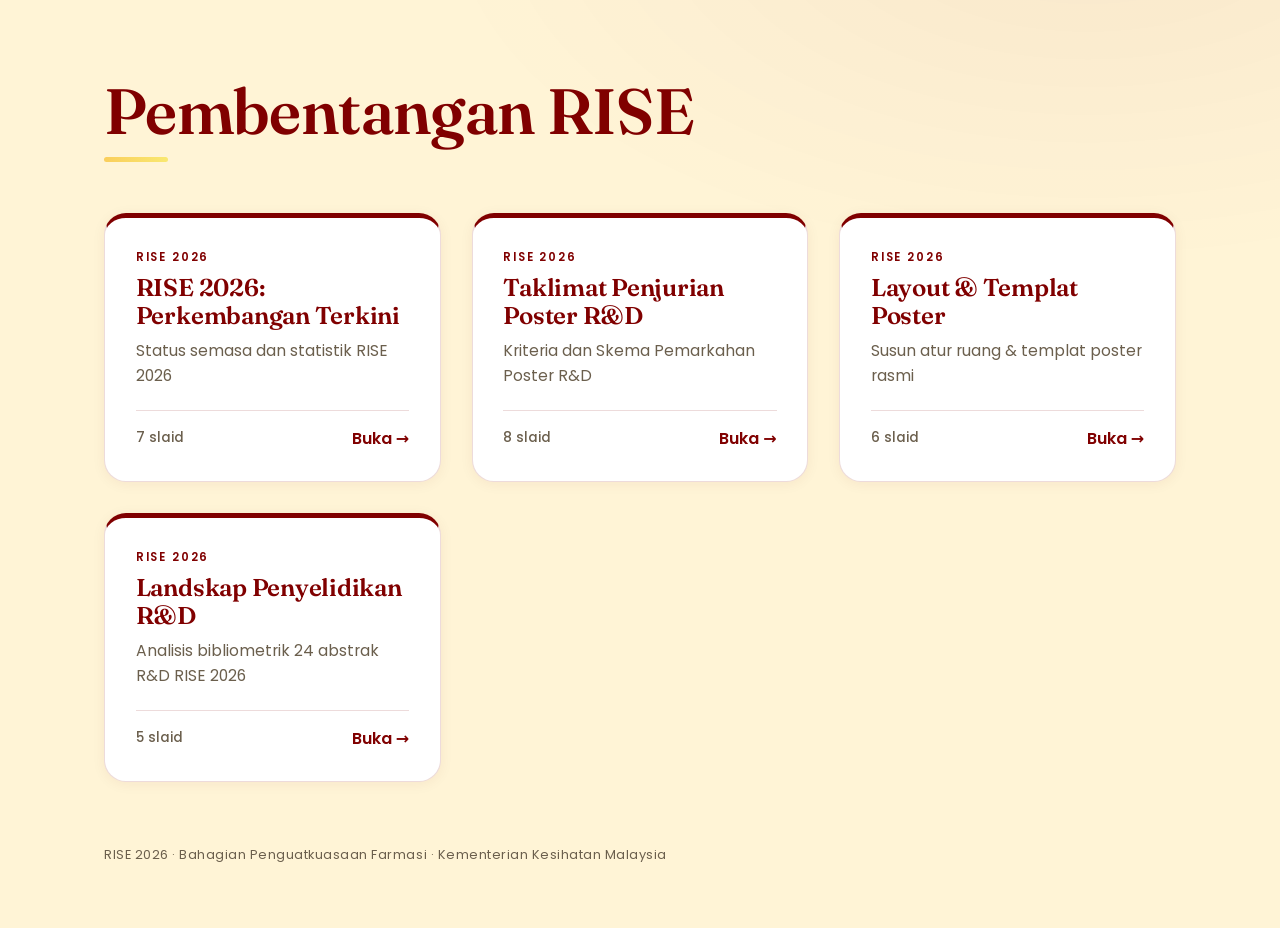
==== commit 8cb74730: "tambah deck Landskap Penyelidikan R&D (analisis bibliometrik 24 abstrak)" ====
--- a/index.html
+++ b/index.html
@@ -26,6 +26,7 @@
   <script src="assets/data/content.js"></script>
   <script src="decks/penjurian-content.js"></script>
   <script src="decks/layout-content.js"></script>
+  <script src="decks/research-content.js"></script>
   <script src="assets/js/hub.js"></script>
 </body>
 </html>
--- a/assets/css/styles.css
+++ b/assets/css/styles.css
@@ -496,7 +496,7 @@
 .rank-val { font-family: var(--font-display); font-size: clamp(1.2rem, 1.7vw, 1.7rem); color: var(--maroon); min-width: 2ch; text-align: right; }
 
 /* Rubric dashboard (Slide 13) */
-.dash-grid { display: grid; grid-template-columns: repeat(5, 1fr); gap: clamp(0.8rem, 1.4vw, 1.4rem); align-items: stretch; }
+.dash-grid { display: grid; grid-template-columns: repeat(auto-fit, minmax(180px, 1fr)); gap: clamp(0.8rem, 1.4vw, 1.4rem); align-items: stretch; }
 .dash-card { height: 100%; padding: clamp(1.2rem, 1.9vw, 1.9rem); display: flex; flex-direction: column; gap: 0.6rem; }
 .dash-ic {
   width: clamp(42px, 3.2vw, 54px); height: clamp(42px, 3.2vw, 54px); border-radius: 14px; display: grid; place-items: center;
@@ -547,9 +547,104 @@
 .sl-k { color: var(--ink); font-weight: 500; font-size: clamp(0.95rem, 1.2vw, 1.25rem); }
 .sl-v { font-family: var(--font-display); color: var(--maroon); font-size: clamp(1.1rem, 1.5vw, 1.6rem); }
 
+/* single image slide */
+.solo-wrap { display: flex; flex-direction: column; align-items: center; gap: clamp(0.7rem, 1.4vw, 1.1rem); }
+.solo-fig { margin: 0; width: 100%; max-width: 1200px; border: 1px solid var(--line); border-radius: 16px; overflow: hidden; box-shadow: var(--shadow-md); background: var(--surface); }
+.solo-fig img { width: 100%; height: auto; max-height: 62vh; object-fit: contain; display: block; }
+.solo-cap { color: var(--muted); font-size: clamp(0.9rem, 1.1vw, 1.15rem); text-align: center; max-width: 72ch; }
+
+/* template image only + download */
+.tpl-only { display: flex; flex-direction: column; align-items: center; gap: clamp(1rem, 2vw, 1.6rem); }
+.tpl-fig { margin: 0; border: 1px solid var(--line); border-radius: 14px; overflow: hidden; box-shadow: var(--shadow-md); background: var(--surface); }
+.tpl-fig img { height: 60vh; width: auto; max-width: 100%; object-fit: contain; display: block; }
+.tpl-dl { display: inline-flex; align-items: center; gap: 0.5rem; background: var(--maroon); color: #fff; padding: 0.85rem 1.7rem; border-radius: 99px; font-weight: 600; text-decoration: none; box-shadow: var(--shadow-md); transition: transform 0.3s var(--ease), background 0.3s var(--ease); }
+.tpl-dl:hover { transform: translateY(-2px); background: var(--maroon-deep); }
+
 /* section chips */
 .sec-chips { display: flex; flex-wrap: wrap; gap: clamp(0.6rem, 1.2vw, 1rem); }
 .sec-chip { background: var(--surface); border: 1px solid var(--line); border-top: 3px solid var(--maroon); border-radius: 12px; padding: clamp(0.8rem, 1.4vw, 1.2rem) clamp(1.1rem, 1.8vw, 1.6rem); font-family: var(--font-display); color: var(--maroon); font-size: clamp(1rem, 1.4vw, 1.45rem); box-shadow: var(--shadow-sm); }
+
+/* ============================================================
+   17. RESEARCH LANDSCAPE DECK (bibliometric infographics)
+   ============================================================ */
+/* profile board */
+.pb-grid { display: grid; grid-template-columns: 1.25fr 1fr; gap: clamp(0.9rem, 1.6vw, 1.4rem); }
+.pb-panel { padding: clamp(1rem, 1.6vw, 1.5rem); display: flex; flex-direction: column; gap: 0.7rem; }
+.pb-head { font-family: var(--font-display); color: var(--maroon); font-size: clamp(1rem, 1.3vw, 1.3rem); }
+.tm { display: flex; flex-direction: column; gap: 6px; flex: 1; min-height: clamp(150px, 17vw, 220px); }
+.tm-row { display: flex; gap: 6px; min-height: 0; flex-basis: 0; }
+.tm-tile { flex-basis: 0; min-width: 0; overflow: hidden; border-radius: 10px; padding: 0.55rem 0.75rem; display: flex; flex-direction: column; justify-content: flex-end; color: #fff; background: var(--c); }
+.tm-v { font-family: var(--font-display); font-size: clamp(1.2rem, 1.8vw, 1.9rem); line-height: 1; }
+.tm-l { font-size: clamp(0.68rem, 0.82vw, 0.88rem); font-weight: 500; opacity: 0.95; line-height: 1.15; }
+.pb-donut { display: flex; align-items: center; gap: 1rem; }
+.pb-donut .donut { width: clamp(110px, 11vw, 165px); height: auto; flex: none; }
+.d-leg { display: flex; flex-direction: column; gap: 0.35rem; font-size: clamp(0.7rem, 0.88vw, 0.9rem); color: var(--ink); }
+.d-leg-i { display: flex; align-items: center; gap: 0.45rem; }
+.d-sw { width: 11px; height: 11px; border-radius: 3px; flex: none; }
+.d-leg-i b { margin-left: auto; color: var(--maroon); font-family: var(--font-display); }
+.pb-bars { display: flex; flex-direction: column; gap: 0.5rem; }
+.pbar { display: grid; grid-template-columns: minmax(110px, 42%) 1fr auto; align-items: center; gap: 0.7rem; }
+.pbar-l { font-size: clamp(0.74rem, 0.9vw, 0.95rem); color: var(--ink); line-height: 1.2; }
+.pbar-t { height: 14px; background: var(--cream); border: 1px solid var(--line); border-radius: 99px; overflow: hidden; }
+.pbar-t .bar-fill { height: 100%; width: 0; border-radius: 99px; background: var(--accent, var(--maroon)); transition: width 1.1s var(--ease); }
+.pbar-v { font-family: var(--font-display); color: var(--maroon); font-size: clamp(0.9rem, 1.1vw, 1.15rem); min-width: 1.5ch; text-align: right; }
+
+/* bubble chart */
+.bub-field { display: flex; flex-wrap: wrap; align-items: flex-start; justify-content: center; gap: clamp(0.4rem, 1vw, 0.9rem); margin: clamp(0.4rem, 1.4vw, 1.1rem) 0; }
+.bub { display: flex; flex-direction: column; align-items: center; gap: 4px; width: calc(var(--d) + 26px); }
+.bub-c { width: var(--d); height: var(--d); border-radius: 50%; display: grid; place-items: center; background: linear-gradient(150deg, var(--gold), var(--gold-soft)); color: var(--maroon); box-shadow: var(--shadow-sm); }
+.bub-hot .bub-c { background: linear-gradient(150deg, var(--maroon), var(--maroon-deep)); color: #fff; box-shadow: var(--shadow-md); }
+.bub-n { font-family: var(--font-display); font-size: calc(var(--d) * 0.36); line-height: 1; }
+.bub-l { font-size: clamp(0.64rem, 0.78vw, 0.84rem); text-align: center; color: var(--ink); max-width: calc(var(--d) + 30px); line-height: 1.1; }
+.kw-chips { display: flex; flex-wrap: wrap; gap: 0.5rem; justify-content: center; }
+.kw-chip { display: inline-flex; align-items: center; gap: 0.4rem; background: var(--surface); border: 1px solid var(--line); border-radius: 99px; padding: 0.3rem 0.7rem 0.3rem 0.35rem; font-size: clamp(0.72rem, 0.88vw, 0.9rem); color: var(--ink); }
+.kw-chip b { background: var(--cream); color: var(--maroon); border-radius: 99px; width: 1.5rem; height: 1.5rem; display: inline-grid; place-items: center; font-family: var(--font-display); font-size: 0.8rem; }
+.kw-chip em { color: var(--maroon); font-style: normal; font-weight: 600; }
+.kw-top { border-color: var(--maroon); }
+.kw-top b { background: var(--maroon); color: #fff; }
+
+/* network graph */
+.net-layout { display: grid; grid-template-columns: 1.55fr 1fr; gap: clamp(1.2rem, 2.4vw, 2rem); align-items: center; }
+.net-holder { width: 100%; }
+.net-svg { width: 100%; height: auto; max-height: 66vh; display: block; }
+.net-edge { stroke: rgba(128,0,0,0.16); transition: stroke 0.25s, stroke-opacity 0.25s; }
+.net-edge.on { stroke: var(--maroon); stroke-opacity: 0.85; }
+.net-node { cursor: pointer; }
+.net-node circle { stroke: #fff; stroke-width: 1.5; transition: opacity 0.25s var(--ease), transform 0.25s var(--ease); transform-box: fill-box; transform-origin: center; }
+.net-node:hover circle { transform: scale(1.14); }
+.net-node.dim { opacity: 0.18; }
+.net-label { font-family: var(--font-body); font-size: 13px; fill: var(--ink); font-weight: 500; pointer-events: none; }
+.net-legend { background: var(--surface); border: 1px solid var(--line); border-radius: 14px; padding: 1rem 1.2rem; box-shadow: var(--shadow-sm); }
+.nl-title { font-family: var(--font-display); color: var(--maroon); font-size: 1.05rem; margin-bottom: 0.5rem; }
+.nl-row { display: flex; align-items: center; gap: 0.5rem; font-size: clamp(0.74rem, 0.9vw, 0.92rem); color: var(--ink); padding: 0.18rem 0; }
+.nl-dot { width: 12px; height: 12px; border-radius: 50%; flex: none; }
+.nl-meta { margin-top: 0.6rem; padding-top: 0.6rem; border-top: 1px solid var(--line); display: flex; flex-direction: column; gap: 0.25rem; color: var(--muted); font-size: 0.78rem; }
+.net-obs { margin-top: 1rem; display: flex; flex-direction: column; gap: 0.6rem; list-style: none; }
+.net-obs li { position: relative; padding-left: 1.1rem; color: var(--ink); font-size: clamp(0.82rem, 1vw, 1.02rem); line-height: 1.4; }
+.net-obs li::before { content: ""; position: absolute; left: 0; top: 0.5em; width: 7px; height: 7px; border-radius: 50%; background: var(--gold); }
+
+/* cluster ecosystem + roadmap + insight */
+.outlook-grid { display: grid; grid-template-columns: 1fr 1fr; gap: clamp(1.4rem, 2.6vw, 2.4rem); align-items: start; }
+.ol-head { font-family: var(--font-display); color: var(--maroon); font-size: clamp(1.05rem, 1.4vw, 1.4rem); margin-bottom: 0.6rem; }
+.eco-svg { width: 100%; height: auto; max-height: 50vh; display: block; }
+.eco-link { stroke: rgba(128,0,0,0.25); stroke-width: 2; }
+.eco-node circle { stroke: #fff; stroke-width: 2; }
+.eco-a { fill: #fff; font-family: var(--font-display); font-size: 22px; }
+.eco-hub { fill: var(--ink); }
+.eco-hub-t { fill: var(--gold); font-family: var(--font-display); font-size: 18px; }
+.eco-hub-t2 { fill: #fff; font-family: var(--font-display); font-size: 13px; }
+.eco-leg { display: flex; flex-direction: column; gap: 0.4rem; margin-top: 0.6rem; }
+.eco-leg-i { display: flex; align-items: center; gap: 0.5rem; font-size: clamp(0.74rem, 0.9vw, 0.92rem); }
+.eco-leg-l { color: var(--ink); font-weight: 600; }
+.eco-leg-n { color: var(--muted); margin-left: auto; font-size: 0.8rem; white-space: nowrap; }
+.road { display: flex; flex-direction: column; gap: 0.7rem; }
+.road-item { background: var(--surface); border: 1px solid var(--line); border-left: 4px solid var(--gold); border-radius: 12px; padding: 0.8rem 1.1rem; box-shadow: var(--shadow-sm); }
+.road-tag { display: inline-block; background: var(--cream); color: var(--maroon); border-radius: 99px; padding: 0.15rem 0.6rem; font-size: 0.7rem; font-weight: 600; letter-spacing: 0.04em; text-transform: uppercase; }
+.road-t { font-family: var(--font-display); color: var(--ink); font-size: clamp(1rem, 1.25vw, 1.25rem); margin-top: 0.3rem; }
+.road-d { color: var(--muted); font-size: clamp(0.8rem, 0.95vw, 0.95rem); line-height: 1.4; margin-top: 0.2rem; }
+.insight-card { margin-top: clamp(1rem, 2vw, 1.6rem); display: flex; align-items: center; gap: 1rem; background: linear-gradient(150deg, var(--maroon), var(--maroon-deep)); color: var(--cream); border-radius: var(--radius); padding: clamp(1.2rem, 2vw, 1.8rem); box-shadow: var(--shadow-lg); }
+.ins-ic { flex: none; width: 48px; height: 48px; border-radius: 12px; display: grid; place-items: center; background: rgba(250,206,92,0.16); border: 1px solid rgba(250,206,92,0.4); color: var(--gold); }
+.insight-card p { color: var(--white); font-size: clamp(1rem, 1.3vw, 1.35rem); line-height: 1.5; font-weight: 300; }
 
 /* ============================================================
    15. HUB (deck launcher / landing)
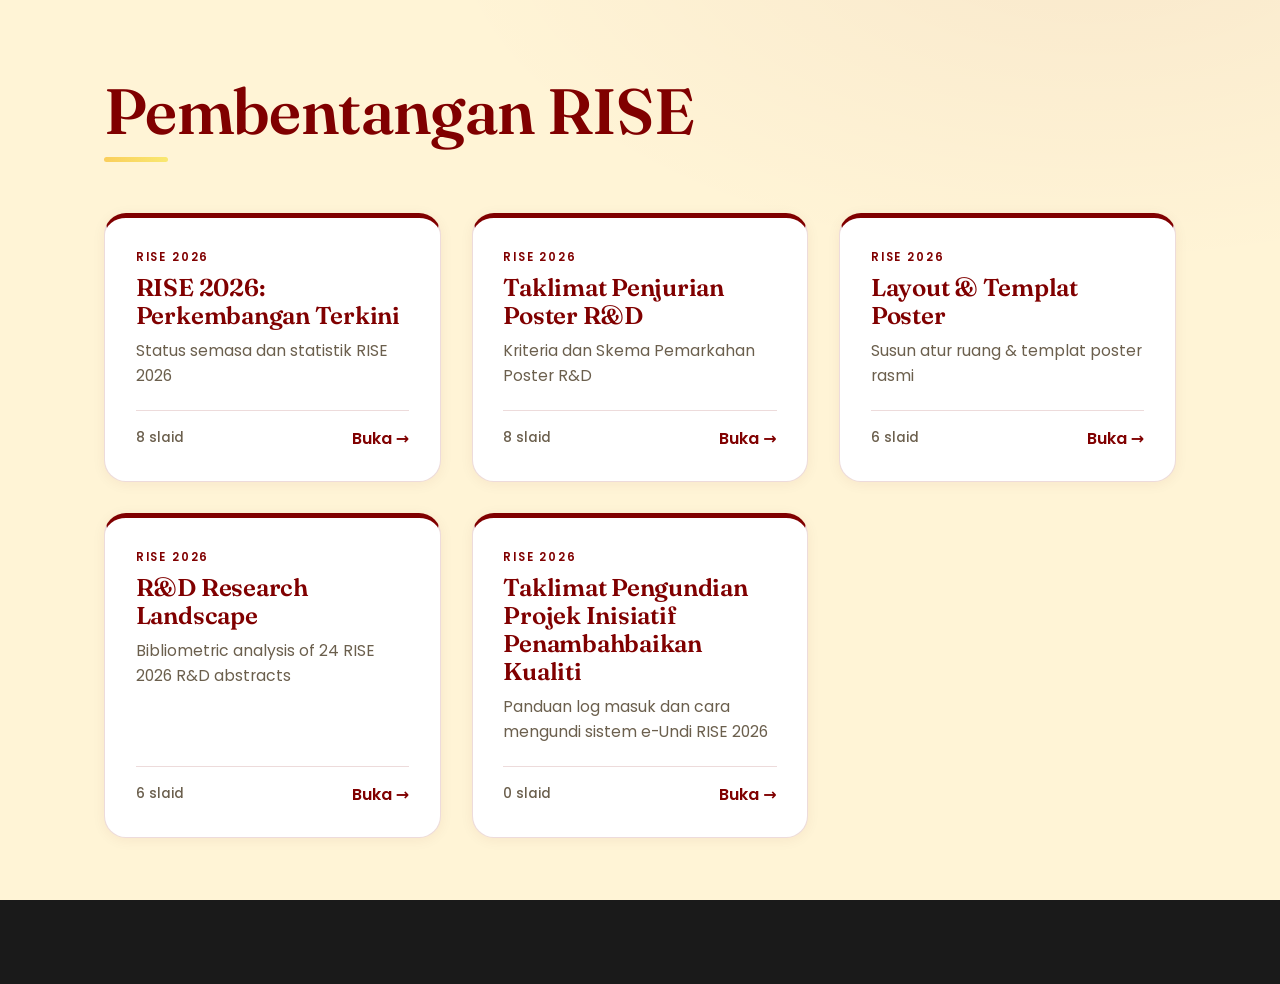
==== commit ffe32dd1: "tambah deck eUndi: Taklimat Pengundian Projek Inisiatif Penambahbaikan Kualiti" ====
--- a/index.html
+++ b/index.html
@@ -27,6 +27,7 @@
   <script src="decks/penjurian-content.js"></script>
   <script src="decks/layout-content.js"></script>
   <script src="decks/research-content.js"></script>
+  <script src="decks/eundi-content.js"></script>
   <script src="assets/js/hub.js"></script>
 </body>
 </html>
--- a/assets/css/styles.css
+++ b/assets/css/styles.css
@@ -592,9 +592,8 @@
 /* bubble chart */
 .bub-field { display: flex; flex-wrap: wrap; align-items: flex-start; justify-content: center; gap: clamp(0.4rem, 1vw, 0.9rem); margin: clamp(0.4rem, 1.4vw, 1.1rem) 0; }
 .bub { display: flex; flex-direction: column; align-items: center; gap: 4px; width: calc(var(--d) + 26px); }
-.bub-c { width: var(--d); height: var(--d); border-radius: 50%; display: grid; place-items: center; background: linear-gradient(150deg, var(--gold), var(--gold-soft)); color: var(--maroon); box-shadow: var(--shadow-sm); }
-.bub-hot .bub-c { background: linear-gradient(150deg, var(--maroon), var(--maroon-deep)); color: #fff; box-shadow: var(--shadow-md); }
-.bub-n { font-family: var(--font-display); font-size: calc(var(--d) * 0.36); line-height: 1; }
+.bub-c { width: var(--d); height: var(--d); border-radius: 50%; display: grid; place-items: center; background: var(--bg, var(--maroon)); color: var(--fg, #fff); box-shadow: var(--shadow-sm); }
+.bub-n { font-family: var(--font-display); font-size: calc(var(--d) * 0.36); line-height: 1; color: var(--fg, #fff); }
 .bub-l { font-size: clamp(0.64rem, 0.78vw, 0.84rem); text-align: center; color: var(--ink); max-width: calc(var(--d) + 30px); line-height: 1.1; }
 .kw-chips { display: flex; flex-wrap: wrap; gap: 0.5rem; justify-content: center; }
 .kw-chip { display: inline-flex; align-items: center; gap: 0.4rem; background: var(--surface); border: 1px solid var(--line); border-radius: 99px; padding: 0.3rem 0.7rem 0.3rem 0.35rem; font-size: clamp(0.72rem, 0.88vw, 0.9rem); color: var(--ink); }
@@ -604,9 +603,15 @@
 .kw-top b { background: var(--maroon); color: #fff; }
 
 /* network graph */
-.net-layout { display: grid; grid-template-columns: 1.55fr 1fr; gap: clamp(1.2rem, 2.4vw, 2rem); align-items: center; }
-.net-holder { width: 100%; }
-.net-svg { width: 100%; height: auto; max-height: 66vh; display: block; }
+.net-holder--full { position: relative; width: 100%; }
+.net-svg { width: 100%; height: auto; max-height: 74vh; display: block; }
+.lab-min { opacity: 0; transition: opacity 0.2s var(--ease); }
+.net-node:hover .lab-min { opacity: 1; }
+.net-legend--ov { position: absolute; top: 8px; right: 8px; max-width: clamp(220px, 23vw, 320px); background: rgba(255,255,255,0.94); backdrop-filter: blur(5px); }
+.obs-grid { display: grid; grid-template-columns: 1fr 1fr; gap: clamp(1rem, 2vw, 1.6rem); }
+.obs-card { display: flex; align-items: flex-start; gap: 1rem; padding: clamp(1.2rem, 2vw, 1.8rem); border-left: 5px solid var(--gold); }
+.obs-no { font-family: var(--font-display); font-size: clamp(1.8rem, 3vw, 2.8rem); color: var(--maroon); line-height: 1; flex: none; }
+.obs-t { color: var(--ink); font-size: clamp(1rem, 1.25vw, 1.3rem); line-height: 1.45; }
 .net-edge { stroke: rgba(128,0,0,0.16); transition: stroke 0.25s, stroke-opacity 0.25s; }
 .net-edge.on { stroke: var(--maroon); stroke-opacity: 0.85; }
 .net-node { cursor: pointer; }
@@ -649,7 +654,8 @@
 /* ============================================================
    15. HUB (deck launcher / landing)
    ============================================================ */
-body.hub { overflow: auto; height: auto; background:
+/* hub scrolls within the body even though <html> hides overflow for decks */
+body.hub { position: absolute; inset: 0; overflow-y: auto; overflow-x: hidden; background:
   radial-gradient(1100px 600px at 85% -10%, rgba(128,0,0,0.05), transparent 60%), var(--bg); }
 .hub-wrap { max-width: 1200px; margin: 0 auto; padding: clamp(2.5rem, 6vw, 5rem) clamp(1.5rem, 5vw, 4rem) 4rem; }
 .hub-head { display: flex; flex-direction: column; gap: 0.8rem; margin-bottom: clamp(2rem, 4vw, 3.5rem); }
@@ -666,3 +672,42 @@
 .hub-go { color: var(--maroon); font-weight: 600; }
 .hub-credit { margin-top: clamp(2.5rem, 5vw, 4rem); color: var(--muted); font-size: 0.8rem; letter-spacing: 0.04em; }
 .hub-empty { color: var(--muted); }
+
+/* ----------------------------------------------------------
+   16. SLIDE 8 — NIH APPROVAL
+   ---------------------------------------------------------- */
+.nih-layout { display: grid; grid-template-columns: 1fr 0.52fr; gap: clamp(1.6rem,2.8vw,3rem); align-items: start; }
+
+/* Letter card */
+.nih-letter { display: flex; flex-direction: column; gap: 1rem; padding: clamp(1.4rem,2vw,2.2rem); }
+.nih-letter-header { display: flex; flex-direction: column; gap: 0.35rem; padding-bottom: 0.8rem; border-bottom: 1px solid var(--line); }
+.nih-from { font-size: clamp(0.72rem,0.88vw,0.9rem); color: var(--maroon); font-weight: 600; letter-spacing: 0.05em; text-transform: uppercase; }
+.nih-meta-row { display: flex; gap: 1.6rem; }
+.nih-ref, .nih-date { font-size: clamp(0.72rem,0.84vw,0.86rem); color: var(--muted); }
+.nih-subject { font-family: var(--font-display); font-size: clamp(0.95rem,1.2vw,1.25rem); color: var(--ink); font-weight: 600; line-height: 1.2; text-transform: uppercase; letter-spacing: 0.02em; }
+.nih-body { font-size: clamp(0.82rem,0.96vw,0.98rem); color: var(--muted); line-height: 1.65; }
+.nih-body b { color: var(--ink); font-weight: 600; }
+.nih-signatory { margin-top: 0.3rem; padding-top: 0.8rem; border-top: 1px solid var(--line); }
+.nih-sig-name { font-weight: 700; font-size: clamp(0.82rem,0.96vw,0.98rem); color: var(--ink); text-transform: uppercase; }
+.nih-sig-role { font-size: clamp(0.72rem,0.84vw,0.88rem); color: var(--muted); margin-top: 0.12rem; }
+
+/* Right panel */
+.nih-right { display: flex; flex-direction: column; gap: clamp(1rem,1.8vw,1.8rem); }
+
+/* Approval badge */
+.nih-badge { display: flex; flex-direction: column; align-items: center; gap: 1rem; background: linear-gradient(135deg, var(--maroon) 0%, var(--maroon-deep) 100%); border-radius: var(--radius); padding: clamp(1.6rem,2.4vw,2.4rem) clamp(1.2rem,1.8vw,1.8rem); text-align: center; box-shadow: var(--shadow-md); }
+.nih-badge-ic { width: clamp(2.2rem,3.2vw,3.2rem); height: clamp(2.2rem,3.2vw,3.2rem); color: var(--gold); }
+.nih-badge-ic svg { width: 100%; height: 100%; }
+.nih-badge-text { color: var(--white); font-size: clamp(0.85rem,1vw,1.05rem); font-weight: 600; line-height: 1.4; }
+
+/* Stats */
+.nih-stats { display: grid; grid-template-columns: 1fr 1fr; gap: clamp(0.7rem,1.2vw,1.2rem); }
+.nih-stat { background: var(--surface); border: 1px solid var(--line); border-radius: calc(var(--radius) * 0.65); padding: clamp(0.9rem,1.4vw,1.4rem) clamp(0.7rem,1vw,1rem); text-align: center; box-shadow: var(--shadow-sm); }
+.nih-stat-val { font-family: var(--font-display); font-size: clamp(1.5rem,2.4vw,2.6rem); color: var(--maroon); line-height: 1; }
+.nih-stat-label { font-size: clamp(0.68rem,0.8vw,0.84rem); color: var(--muted); margin-top: 0.35rem; font-weight: 500; line-height: 1.3; }
+
+/* Link button */
+.nih-link-btn { display: inline-flex; align-items: center; justify-content: center; gap: 0.55rem; background: transparent; border: 1.5px solid var(--maroon); border-radius: 99px; padding: 0.55rem 1.2rem; color: var(--maroon); font-weight: 600; font-size: clamp(0.72rem,0.84vw,0.88rem); text-decoration: none; margin-top: 0.4rem; transition: background 0.25s var(--ease), color 0.25s var(--ease); }
+.nih-link-btn:hover { background: var(--maroon); color: var(--white); }
+.nih-link-ic { width: 1.1em; height: 1.1em; flex-shrink: 0; }
+.nih-link-ic svg { width: 100%; height: 100%; }
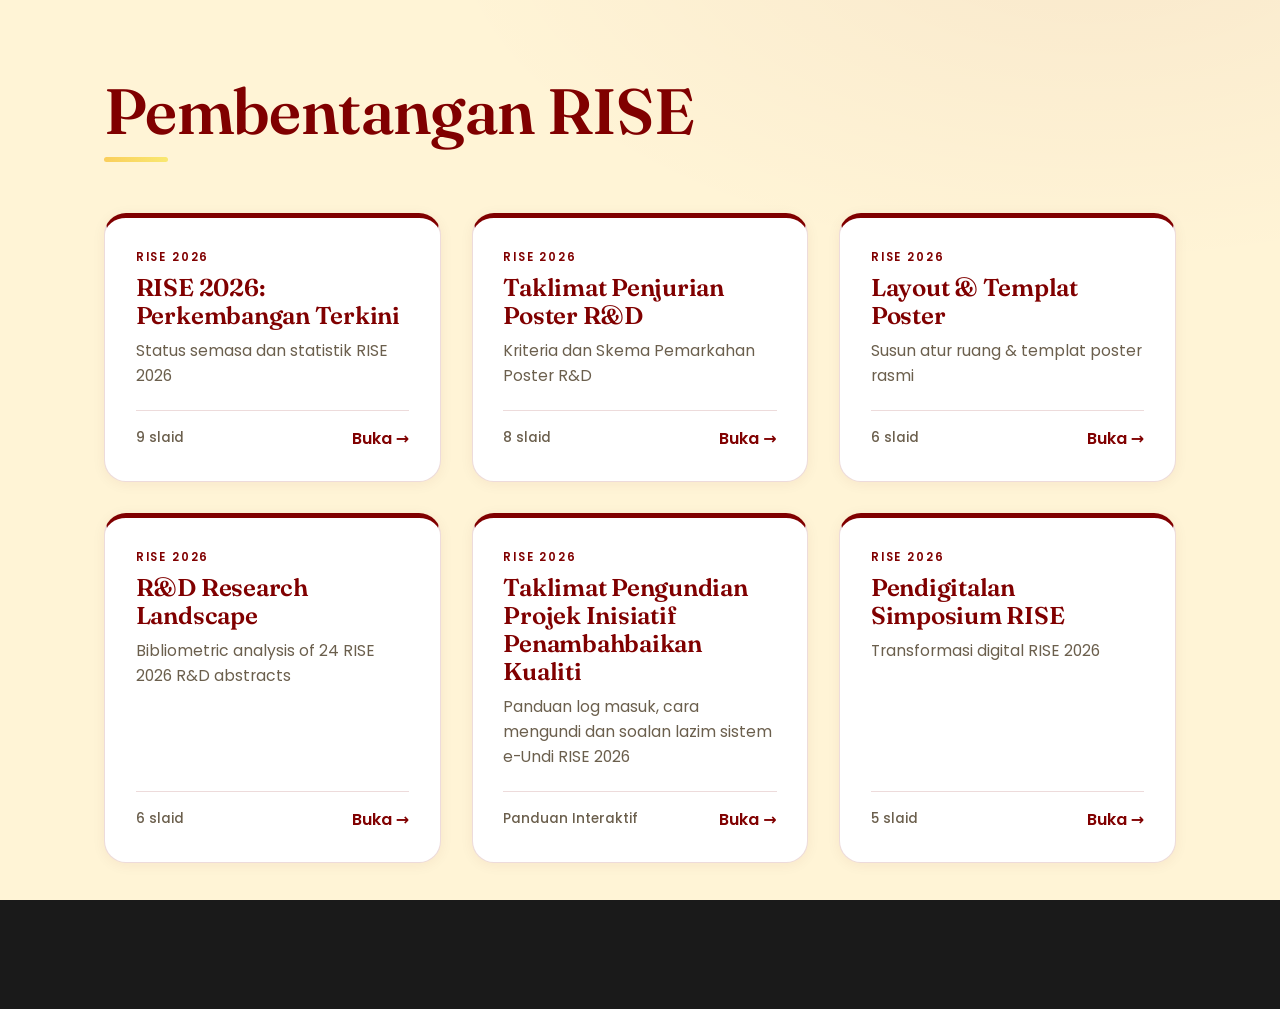
==== commit 7f1b3535: "tambah deck Pendigitalan Simposium RISE (5 slaid)" ====
--- a/index.html
+++ b/index.html
@@ -28,6 +28,7 @@
   <script src="decks/layout-content.js"></script>
   <script src="decks/research-content.js"></script>
   <script src="decks/eundi-content.js"></script>
+  <script src="decks/digital-content.js"></script>
   <script src="assets/js/hub.js"></script>
 </body>
 </html>
--- a/assets/css/styles.css
+++ b/assets/css/styles.css
@@ -711,3 +711,26 @@
 .nih-link-btn:hover { background: var(--maroon); color: var(--white); }
 .nih-link-ic { width: 1.1em; height: 1.1em; flex-shrink: 0; }
 .nih-link-ic svg { width: 100%; height: 100%; }
+
+/* ============================================================
+   Section 17 — Pendigitalan Deck
+   ============================================================ */
+.dig-two { display: grid; grid-template-columns: 1fr 0.52fr; gap: clamp(1.6rem,2.8vw,3rem); align-items: start; }
+.dig-left { display: flex; flex-direction: column; gap: 1.2rem; }
+.dig-features { display: flex; flex-direction: column; gap: 0.65rem; margin-top: 0.4rem; }
+.dig-feat { display: flex; align-items: flex-start; gap: 0.8rem; }
+.dig-feat-dot { width: 7px; height: 7px; border-radius: 50%; background: var(--maroon); flex-shrink: 0; margin-top: 0.55rem; }
+.dig-feat-text { font-size: clamp(0.9rem,1.05vw,1.08rem); color: var(--ink); line-height: 1.55; }
+.dig-url-card { background: var(--surface); border: 1px solid var(--line); border-radius: var(--radius); padding: clamp(1.2rem,1.8vw,1.8rem); display: flex; flex-direction: column; gap: 1rem; }
+.dig-url-label { font-size: clamp(0.68rem,0.8vw,0.82rem); color: var(--muted); text-transform: uppercase; letter-spacing: 0.1em; font-weight: 600; }
+.dig-url-val { font-size: clamp(0.9rem,1.05vw,1.08rem); color: var(--maroon); font-weight: 700; word-break: break-all; line-height: 1.4; }
+.dig-benefit-grid { display: grid; grid-template-columns: repeat(4,1fr); gap: clamp(1rem,1.5vw,1.5rem); margin-top: 0.5rem; }
+.dig-benefit { display: flex; flex-direction: column; align-items: center; text-align: center; gap: 0.6rem; }
+.dig-benefit-ico { font-size: clamp(1.8rem,2.8vw,2.6rem); line-height: 1; }
+.dig-benefit-title { font-weight: 700; color: var(--maroon); font-size: clamp(0.88rem,1.05vw,1.05rem); line-height: 1.25; }
+.dig-benefit-desc { font-size: clamp(0.76rem,0.88vw,0.9rem); color: var(--muted); line-height: 1.5; }
+.dig-platform-ico { font-size: clamp(1.8rem,2.6vw,2.4rem); line-height: 1; margin-bottom: 0.5rem; }
+.dig-summary { margin-top: clamp(1rem,1.8vw,1.8rem); padding: clamp(0.9rem,1.2vw,1.2rem) clamp(1.2rem,1.8vw,1.8rem); background: var(--surface); border-left: 4px solid var(--maroon); border-radius: 0 var(--radius) var(--radius) 0; font-size: clamp(0.88rem,1.02vw,1.02rem); color: var(--muted); line-height: 1.65; }
+.dig-summary b { color: var(--maroon); }
+.dig-restricted { display: flex; align-items: flex-start; gap: 0.8rem; padding: clamp(0.9rem,1.2vw,1.2rem) clamp(1.2rem,1.8vw,1.8rem); background: rgba(128,0,0,.05); border: 1px dashed var(--maroon); border-radius: var(--radius); margin-top: 1.2rem; font-size: clamp(0.84rem,0.96vw,0.98rem); color: var(--muted); line-height: 1.6; }
+.dig-restricted strong { color: var(--maroon); }
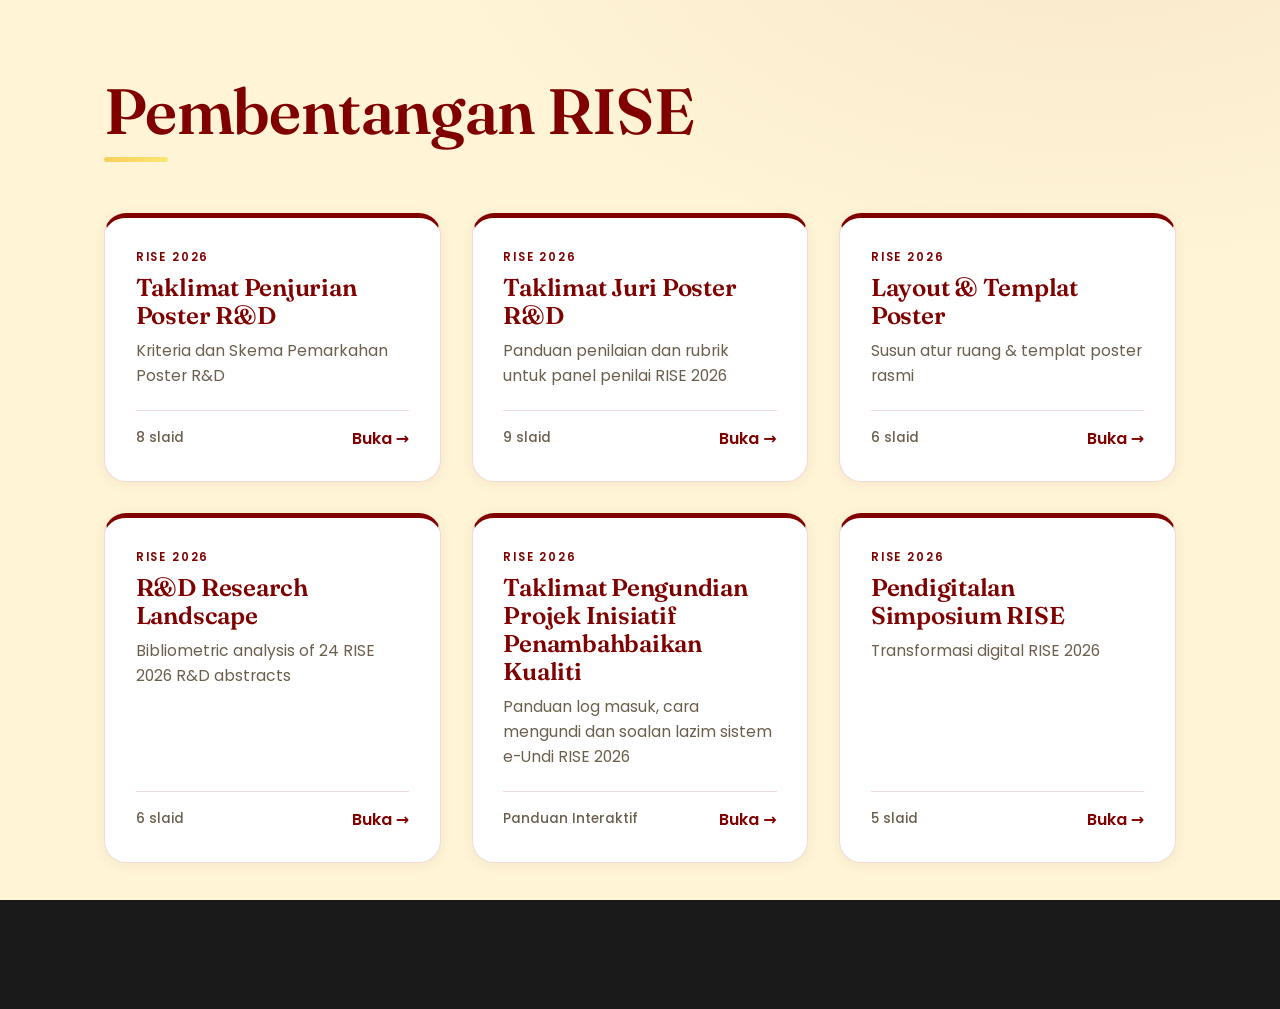
==== commit 6f5c096b: "feat(taklimat-juri): deck baharu untuk panel penilai - cover, workflow, senarai juri + 6 slaid rubri" ====
--- a/index.html
+++ b/index.html
@@ -25,6 +25,7 @@
   <!-- deck registry: each file registers itself into window.RISE_DECKS -->
   <script src="assets/data/content.js"></script>
   <script src="decks/penjurian-content.js"></script>
+  <script src="decks/taklimat-juri-content.js"></script>
   <script src="decks/layout-content.js"></script>
   <script src="decks/research-content.js"></script>
   <script src="decks/eundi-content.js"></script>
--- a/assets/css/styles.css
+++ b/assets/css/styles.css
@@ -734,3 +734,261 @@
 .dig-summary b { color: var(--maroon); }
 .dig-restricted { display: flex; align-items: flex-start; gap: 0.8rem; padding: clamp(0.9rem,1.2vw,1.2rem) clamp(1.2rem,1.8vw,1.8rem); background: rgba(128,0,0,.05); border: 1px dashed var(--maroon); border-radius: var(--radius); margin-top: 1.2rem; font-size: clamp(0.84rem,0.96vw,0.98rem); color: var(--muted); line-height: 1.6; }
 .dig-restricted strong { color: var(--maroon); }
+
+/* ============================================================
+   SECTION 18 — KPK VISIT SLIDES
+   ============================================================ */
+
+/* --- kpkVisit: intro --- */
+.kpk-context {
+  display: inline-flex;
+  align-items: center;
+  gap: 8px;
+  background: var(--maroon-bg);
+  border: 1px solid var(--maroon-border);
+  border-radius: 20px;
+  padding: 6px 16px;
+  font-size: var(--fs-xs);
+  font-weight: 700;
+  color: var(--maroon);
+  margin-bottom: 20px;
+}
+
+.kpk-preview-grid {
+  display: grid;
+  grid-template-columns: 1fr 1fr;
+  gap: 20px;
+  margin-top: 20px;
+}
+
+.kpk-preview {
+  display: flex;
+  flex-direction: column;
+  gap: 10px;
+  padding: 24px 28px;
+}
+
+.kpk-pre-top {
+  display: flex;
+  align-items: center;
+  gap: 10px;
+  flex-wrap: wrap;
+}
+
+.kpk-code {
+  background: var(--maroon);
+  color: #fff;
+  font-size: 13px;
+  font-weight: 800;
+  padding: 4px 12px;
+  border-radius: 6px;
+  letter-spacing: 0.5px;
+}
+
+.kpk-cat-label {
+  font-size: var(--fs-xs);
+  font-weight: 700;
+  color: var(--maroon);
+  text-transform: uppercase;
+  letter-spacing: 0.5px;
+}
+
+.kpk-state-tag {
+  font-size: var(--fs-xs);
+  font-weight: 700;
+  color: var(--text-mid);
+  margin-top: 2px;
+}
+
+.kpk-pre-title {
+  font-size: 15px;
+  font-weight: 700;
+  color: var(--maroon-dark);
+  line-height: 1.5;
+  margin-top: 4px;
+}
+
+/* --- kpkProject: detail --- */
+.kpk-layout {
+  display: grid;
+  grid-template-columns: 1fr 1fr;
+  gap: 28px;
+  margin-top: 16px;
+  align-items: start;
+}
+
+.kpk-left,
+.kpk-right {
+  display: flex;
+  flex-direction: column;
+  gap: 14px;
+}
+
+.kpk-header {
+  display: flex;
+  align-items: center;
+  gap: 10px;
+  flex-wrap: wrap;
+}
+
+.kpk-badge {
+  background: var(--maroon);
+  color: var(--gold);
+  font-size: 14px;
+  font-weight: 800;
+  padding: 5px 14px;
+  border-radius: 6px;
+  letter-spacing: 0.5px;
+}
+
+.kpk-cat-pill {
+  font-size: var(--fs-xs);
+  font-weight: 700;
+  color: var(--maroon);
+  background: var(--maroon-bg);
+  border: 1px solid var(--maroon-border);
+  padding: 4px 12px;
+  border-radius: 20px;
+}
+
+.kpk-title {
+  font-family: var(--font-display);
+  font-size: 17px;
+  font-weight: 800;
+  color: var(--maroon-dark);
+  line-height: 1.4;
+}
+
+.kpk-meta {
+  display: flex;
+  flex-direction: column;
+  gap: 4px;
+}
+
+.kpk-state {
+  font-size: 14px;
+  font-weight: 700;
+  color: var(--maroon);
+}
+
+.kpk-affil,
+.kpk-authors {
+  font-size: 12px;
+  color: var(--text-mid);
+  line-height: 1.5;
+}
+
+.kpk-box-label {
+  font-size: 11px;
+  font-weight: 800;
+  text-transform: uppercase;
+  letter-spacing: 1.5px;
+  color: var(--maroon);
+  margin-bottom: 6px;
+}
+
+.kpk-obj-box,
+.kpk-conc-box {
+  background: var(--maroon-bg);
+  border-left: 3px solid var(--maroon);
+  border-radius: 0 8px 8px 0;
+  padding: 14px 16px;
+}
+
+.kpk-obj-text,
+.kpk-conc-text {
+  font-size: 13px;
+  color: var(--text-dark);
+  line-height: 1.65;
+  margin: 0;
+}
+
+.kpk-findings {
+  display: flex;
+  flex-direction: column;
+  gap: 8px;
+}
+
+.kpk-finding {
+  display: flex;
+  align-items: flex-start;
+  gap: 10px;
+}
+
+.kpk-find-dot {
+  width: 8px;
+  height: 8px;
+  border-radius: 50%;
+  background: var(--maroon);
+  flex-shrink: 0;
+  margin-top: 6px;
+}
+
+.kpk-find-text {
+  font-size: 14px;
+  color: var(--text-dark);
+  line-height: 1.55;
+}
+
+/* ============================================================
+   SECTION 19 — JURI PANEL
+   ============================================================ */
+.juri-grid {
+  display: flex;
+  flex-direction: column;
+  gap: 18px;
+  margin-top: 24px;
+}
+
+.juri-card {
+  display: flex;
+  align-items: center;
+  gap: 24px;
+  padding: 22px 28px;
+  border-left: 4px solid var(--maroon);
+}
+
+.juri-num {
+  font-family: var(--font-display);
+  font-size: 42px;
+  font-weight: 800;
+  color: var(--maroon);
+  opacity: 0.18;
+  line-height: 1;
+  min-width: 56px;
+  flex-shrink: 0;
+}
+
+.juri-body {
+  display: flex;
+  flex-direction: column;
+  gap: 3px;
+}
+
+.juri-honorific {
+  font-size: var(--fs-xs);
+  font-weight: 700;
+  color: var(--maroon);
+  text-transform: uppercase;
+  letter-spacing: 1px;
+}
+
+.juri-name {
+  font-family: var(--font-display);
+  font-size: 22px;
+  font-weight: 800;
+  color: var(--maroon-dark);
+  line-height: 1.2;
+}
+
+.juri-post {
+  font-size: 15px;
+  font-weight: 700;
+  color: var(--text-mid);
+  margin-top: 2px;
+}
+
+.juri-org {
+  font-size: 13px;
+  color: var(--text-light);
+}
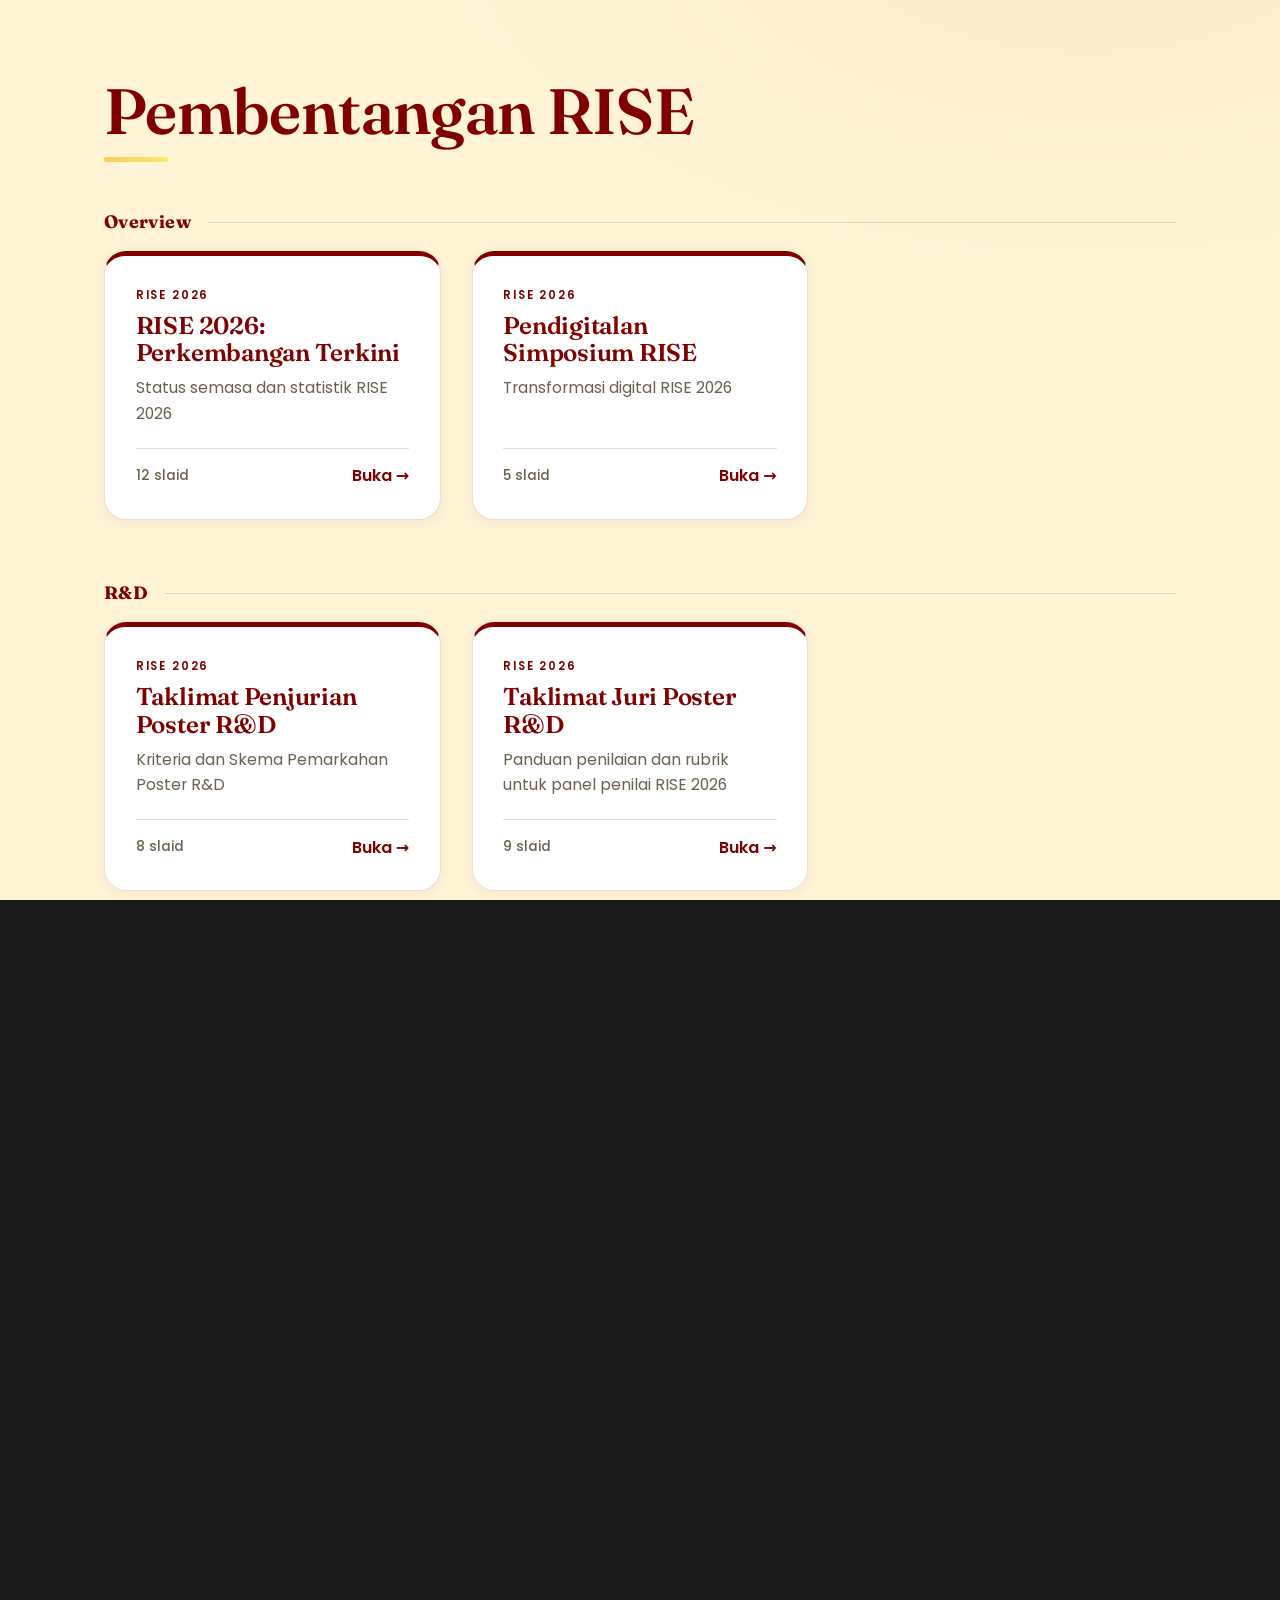
==== commit 80d184e0: "feat(hub): susun semula kad mengikut seksyen - Overview, R&D, QII" ====
--- a/index.html
+++ b/index.html
@@ -18,7 +18,7 @@
       <h1 class="hub-h1">Pembentangan RISE</h1>
       <span class="gold-rule"></span>
     </header>
-    <main class="hub-grid" id="hubGrid"><!-- cards injected by hub.js --></main>
+    <main class="hub-container" id="hubGrid"><!-- sections injected by hub.js --></main>
     <footer class="hub-credit">RISE 2026 &middot; Bahagian Penguatkuasaan Farmasi &middot; Kementerian Kesihatan Malaysia</footer>
   </div>
 
@@ -30,6 +30,24 @@
   <script src="decks/research-content.js"></script>
   <script src="decks/eundi-content.js"></script>
   <script src="decks/digital-content.js"></script>
+
+  <!-- hub section order & groupings -->
+  <script>
+    window.RISE_HUB_SECTIONS = [
+      {
+        heading: "Overview",
+        decks: ["introduction", "digital", "layout"]
+      },
+      {
+        heading: "R&D",
+        decks: ["research", "penjurian-rnd", "taklimat-juri"]
+      },
+      {
+        heading: "Projek Inisiatif Penambahbaikan Kualiti",
+        decks: ["eundi"]
+      }
+    ];
+  </script>
   <script src="assets/js/hub.js"></script>
 </body>
 </html>
--- a/assets/css/styles.css
+++ b/assets/css/styles.css
@@ -992,3 +992,57 @@
   font-size: 13px;
   color: var(--text-light);
 }
+
+/* ============================================================
+   SECTION 20 — HUB SECTIONED LAYOUT
+   ============================================================ */
+
+/* Replace flat hub-grid with stacked sections container */
+.hub-container {
+  display: flex;
+  flex-direction: column;
+  gap: clamp(2.5rem, 5vw, 4rem);
+}
+
+.hub-section {
+  display: flex;
+  flex-direction: column;
+  gap: 1.2rem;
+}
+
+/* Section heading row */
+.hub-section-head {
+  display: flex;
+  align-items: center;
+  gap: 1rem;
+}
+
+.hub-section-head::after {
+  content: "";
+  flex: 1;
+  height: 1px;
+  background: var(--line);
+}
+
+.hub-section-label {
+  font-family: var(--font-display);
+  font-size: clamp(1rem, 1.4vw, 1.2rem);
+  font-weight: 700;
+  color: var(--maroon);
+  white-space: nowrap;
+  letter-spacing: 0.02em;
+}
+
+/* Card grid within each section — same as old hub-grid */
+.hub-section-grid {
+  display: grid;
+  grid-template-columns: repeat(auto-fill, minmax(300px, 1fr));
+  gap: clamp(1.2rem, 2.4vw, 2rem);
+}
+
+/* Responsive: single column on small screens */
+@media (max-width: 480px) {
+  .hub-section-grid {
+    grid-template-columns: 1fr;
+  }
+}
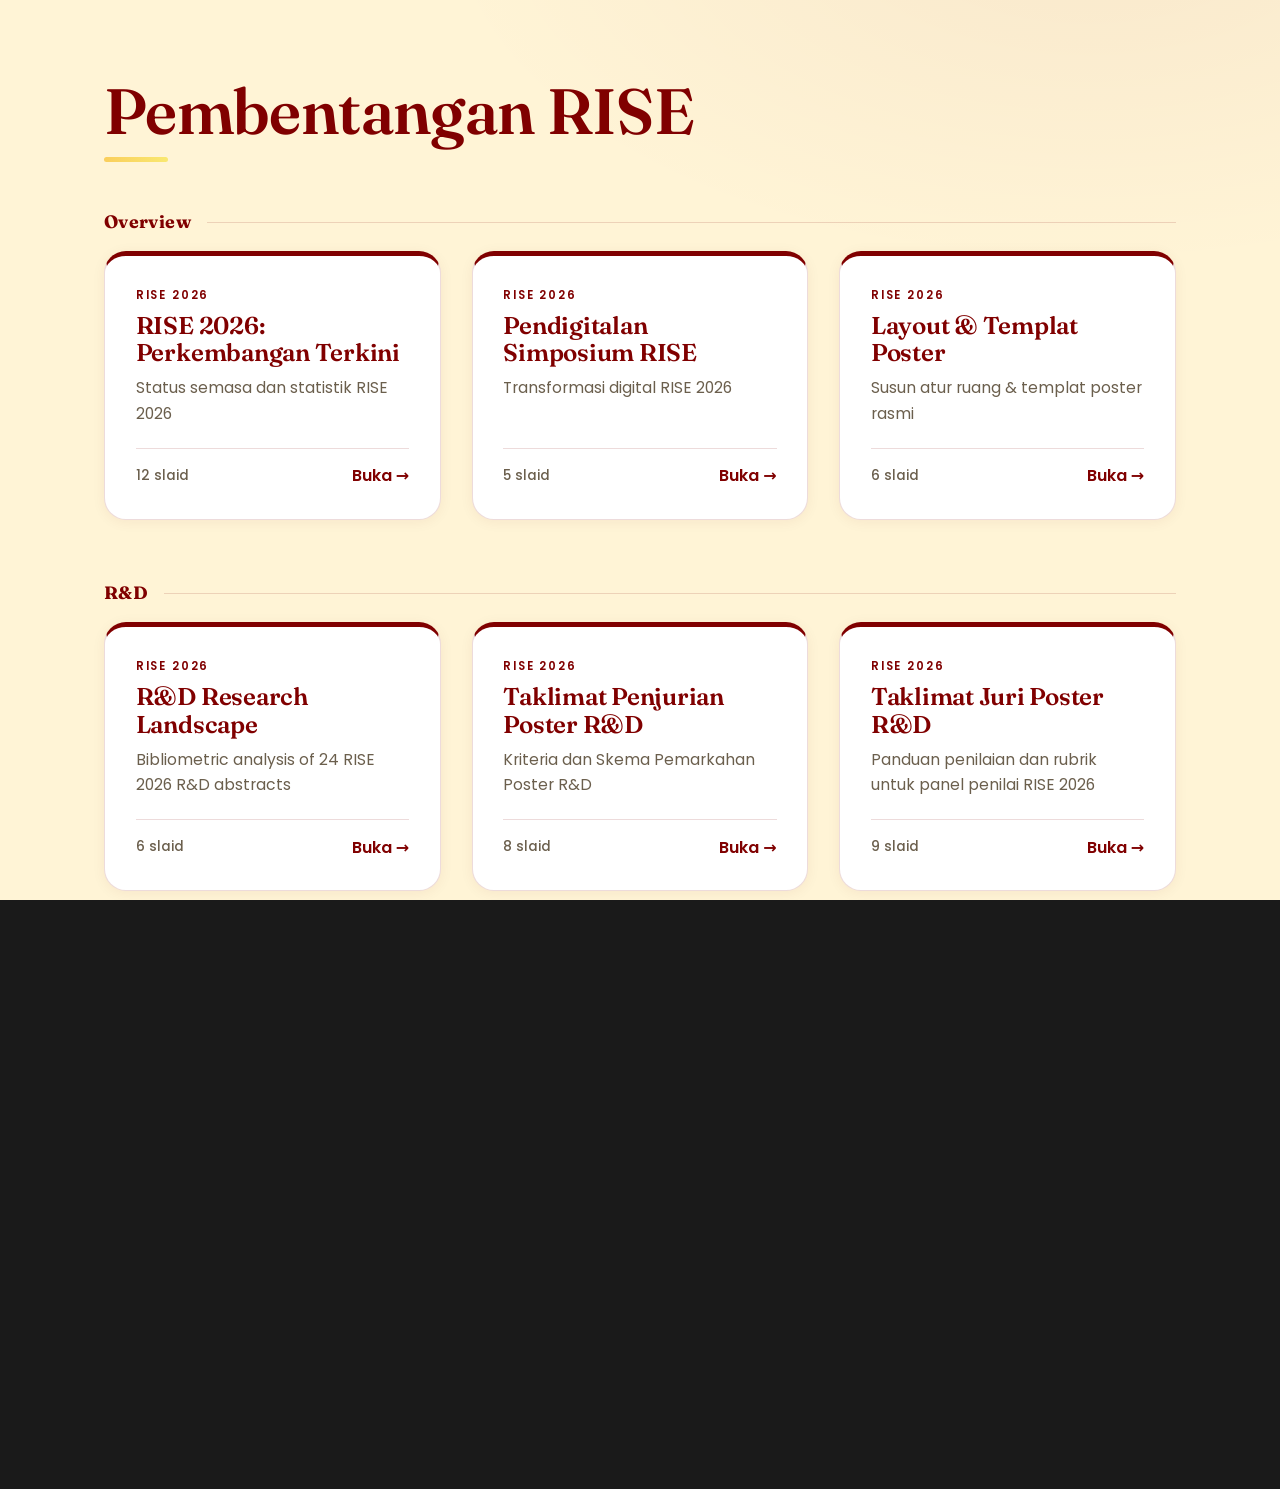
==== commit 6ad73755: "fix(hub): betulkan ID deck - layout-poster dan research-rnd" ====
--- a/index.html
+++ b/index.html
@@ -36,11 +36,11 @@
     window.RISE_HUB_SECTIONS = [
       {
         heading: "Overview",
-        decks: ["introduction", "digital", "layout"]
+        decks: ["introduction", "digital", "layout-poster"]
       },
       {
         heading: "R&D",
-        decks: ["research", "penjurian-rnd", "taklimat-juri"]
+        decks: ["research-rnd", "penjurian-rnd", "taklimat-juri"]
       },
       {
         heading: "Projek Inisiatif Penambahbaikan Kualiti",
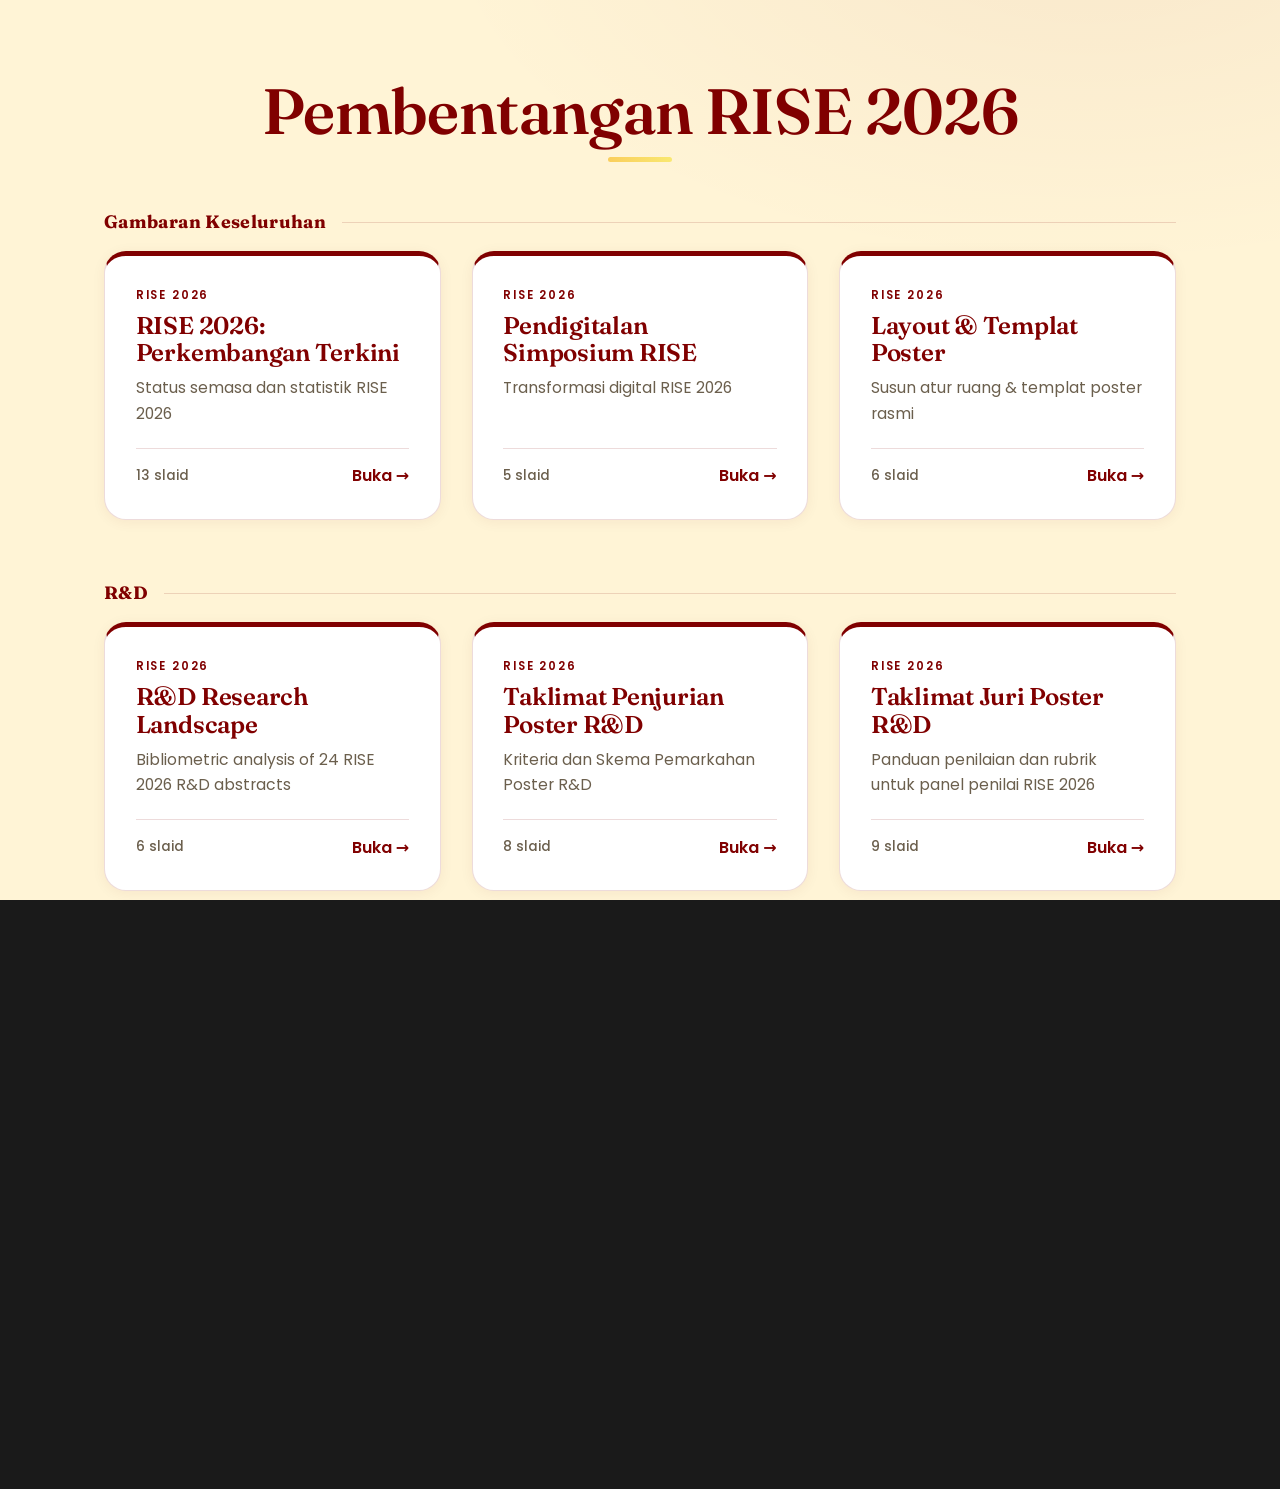
==== commit 1f06e99d: "style(hub): tukar tajuk ke 'Pembentangan RISE 2026' (center), Overview -> Gambaran Keseluruhan" ====
--- a/index.html
+++ b/index.html
@@ -15,7 +15,7 @@
 <body class="hub">
   <div class="hub-wrap">
     <header class="hub-head">
-      <h1 class="hub-h1">Pembentangan RISE</h1>
+      <h1 class="hub-h1 hub-h1--center">Pembentangan RISE 2026</h1>
       <span class="gold-rule"></span>
     </header>
     <main class="hub-container" id="hubGrid"><!-- sections injected by hub.js --></main>
@@ -35,7 +35,7 @@
   <script>
     window.RISE_HUB_SECTIONS = [
       {
-        heading: "Overview",
+        heading: "Gambaran Keseluruhan",
         decks: ["introduction", "digital", "layout-poster"]
       },
       {
--- a/assets/css/styles.css
+++ b/assets/css/styles.css
@@ -1046,3 +1046,12 @@
     grid-template-columns: 1fr;
   }
 }
+
+/* Hub title centred variant */
+.hub-h1--center {
+  text-align: center;
+}
+.hub-h1--center + .gold-rule {
+  margin-left: auto;
+  margin-right: auto;
+}
